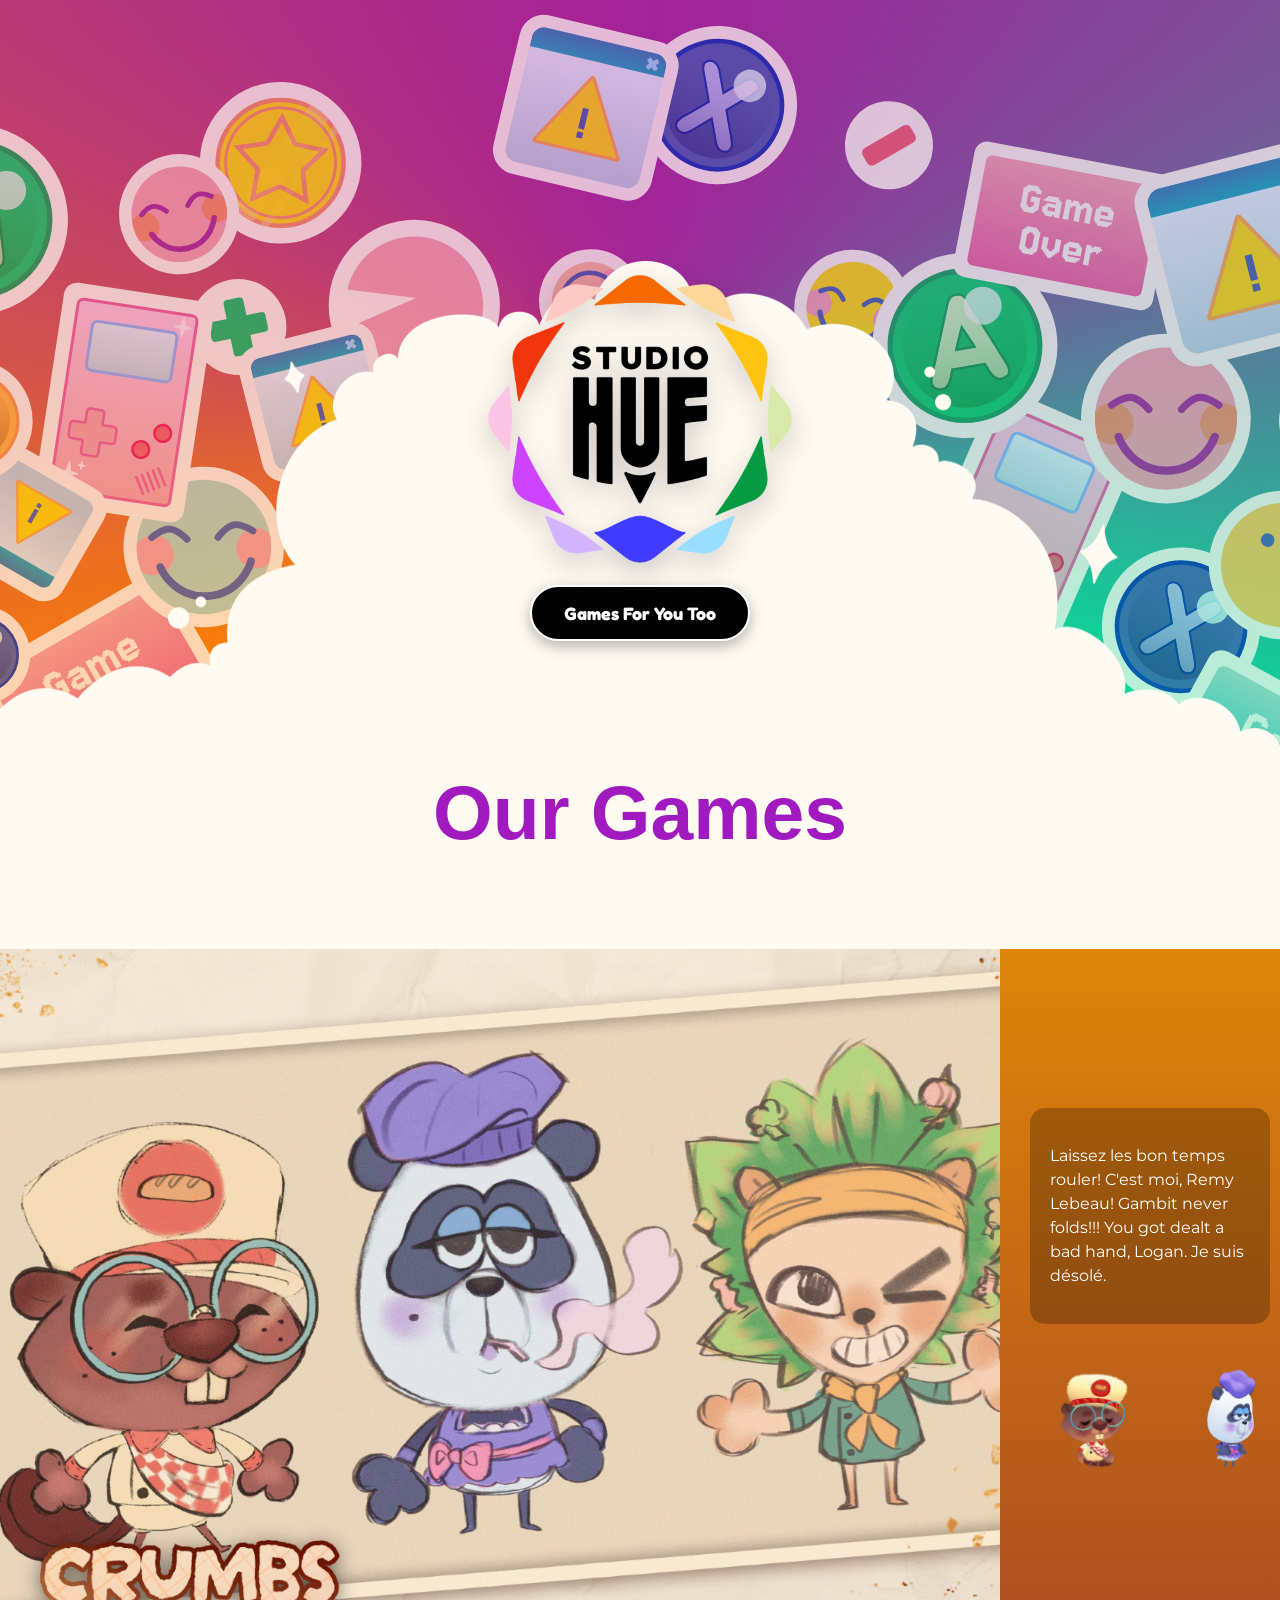
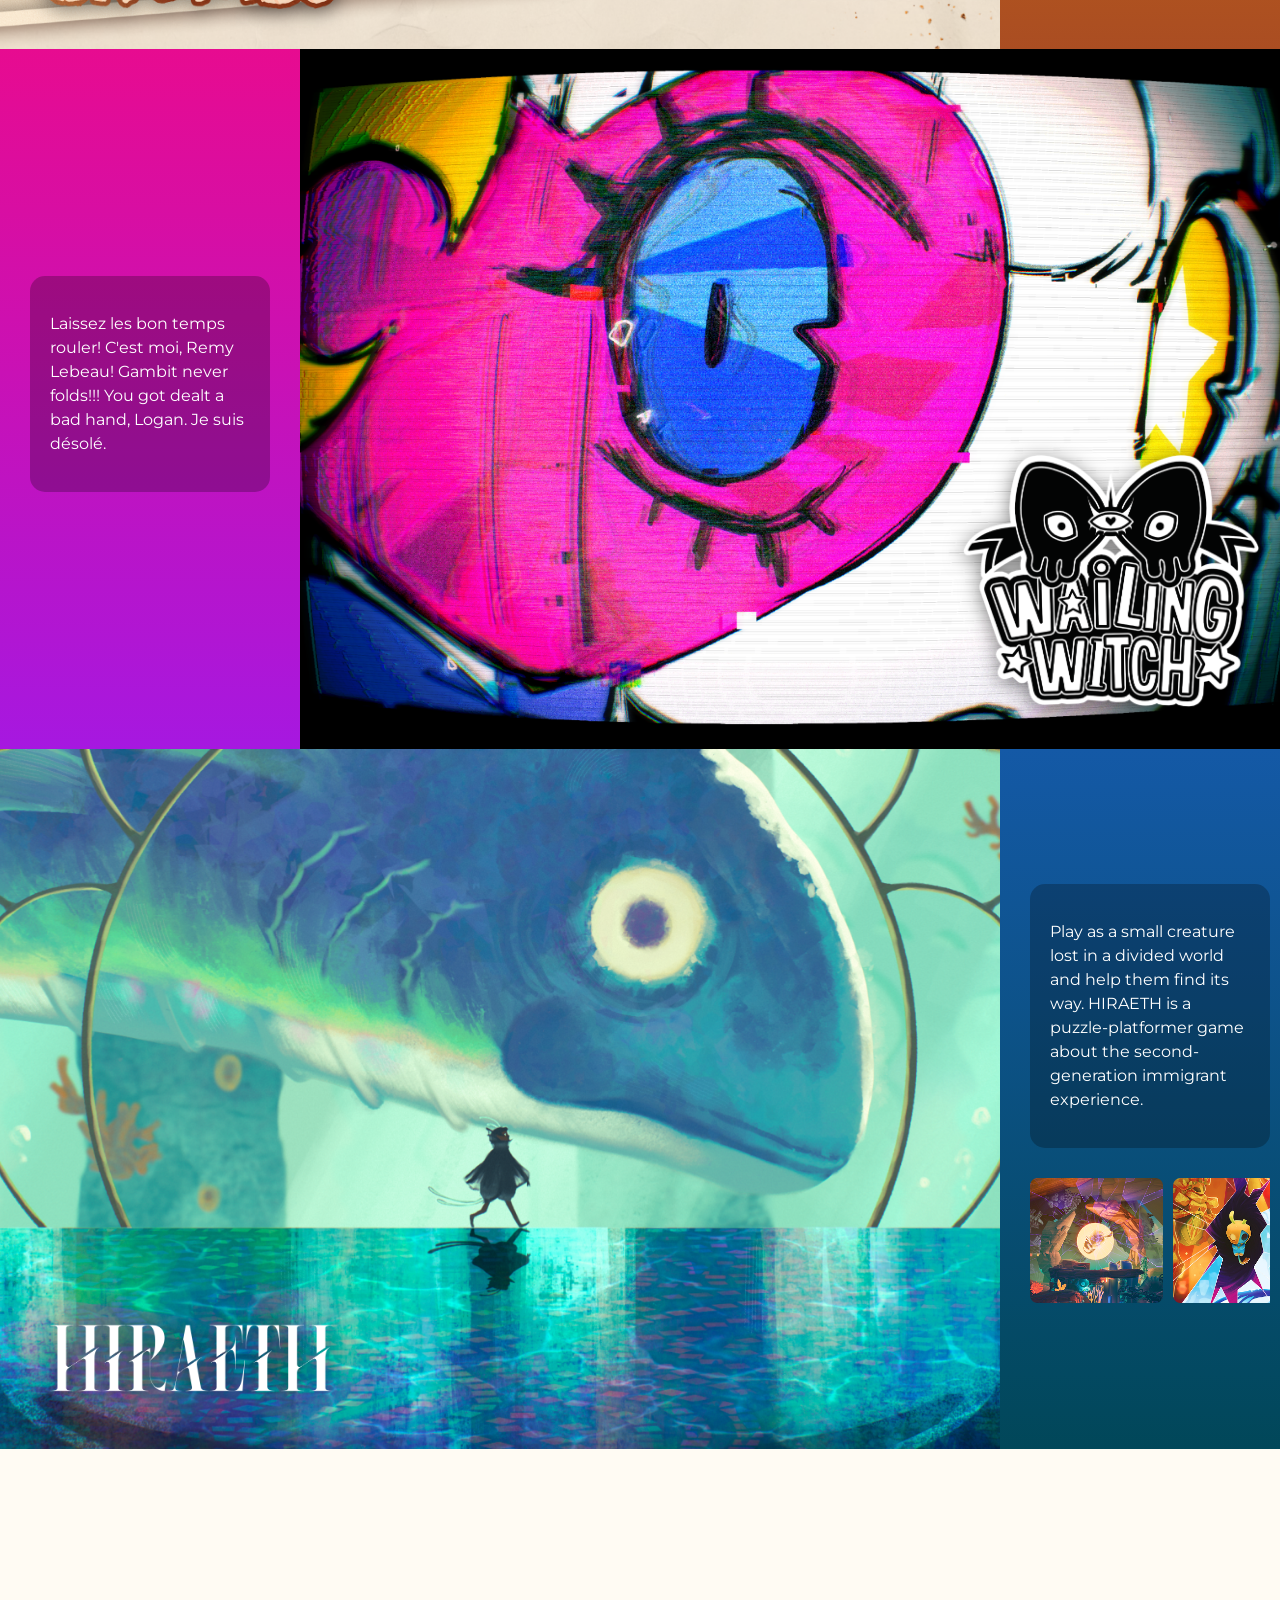
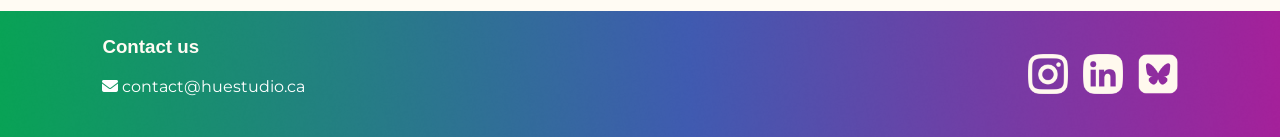
==== html/ourgame.html @ 52c3e828 "grosse correction dans les css" ====
<!DOCTYPE html>
<html lang="en-US">
<head>
    <meta charset="UTF-8" />
    <meta name="viewport" content="width=device-width, initial-scale=1.0" />
    <title>OUR GAMES - Hue Studio</title>
    <link rel="stylesheet" href="../css/games_style.css" />
    <link rel="stylesheet" href="../css/styles.css" />
    <link rel="stylesheet" href="https://cdnjs.cloudflare.com/ajax/libs/font-awesome/6.4.0/css/all.min.css">
    <link href="https://fonts.googleapis.com/css2?family=Fredoka+One&display=swap" rel="stylesheet">
    <link href="https://fonts.googleapis.com/css2?family=Montserrat:wght@400;600&display=swap" rel="stylesheet">
    <link rel="icon" type="image/png" href="../images/cropped-STUDIOHUE_ICON-32x32.png">
    <script src="javascript/games.js"></script>
    <script src="javascript/games.js"></script>
</head>

<body>
    
<!-- FOND SVG EN IMAGE -->
<div class="background-color" id="HOME">
    <img src="../images/SVG_Header-2.svg" alt="Fond décoratif" class="fond-svg" />
    <!-- Les autocollants si vous les avez -->
    <!-- <img src="images/Stickers_Header.png" alt="Stickers" class="fond-stickers" /> -->
</div>


<!-- CONTENU PRINCIPAL (Centré verticalement) -->
<main class="page_principale">
    <!-- Le fond blanc en forme de nuage -->
    <div class="hero-background-cloud">
        <img src="../images/Logo_StudioHue_transparent.png" class="logo-centre" alt="Studio Hue Logo">
    </div>
    <!-- La tagline en dessous -->
    <div class="tagline">Games For You Too</div>
</main>

<!-- Le grand nuage de séparation (en bas de section) -->
<img src="../images/cloud.png" class="nuage" alt="Séparation nuage">



    <div class="our-games-title">Our Games<br><br></div>

    <section class="games-container">

        <!-- 1er jeu : Crumbs -->
        <section class="game-strip crumbs">
            <div class="visual-side" style="background-image:url('../images/games/Crumbs/Crumbs-Custom-1.png')">
                <img src="../images/games/Crumbs/CrumbsTitle.png" class="logo-left">
            </div>
            <div class="info-side">
                <div class="text-content">
                    <p>
                        Laissez les bon temps rouler! C'est moi, Remy Lebeau! Gambit never folds!!!
                        You got dealt a bad hand, Logan. Je suis désolé.
                    </p>
                </div>
                <div class="mini-gallery">
                    <img src="../images/games/Crumbs/beaver_idle2.gif">
                    <img src="../images/games/Crumbs/panda_poe.gif">
                    <img src="../images/games/Crumbs/hedge_pet_01.gif">
                </div>
            </div>
        </section>

        <!-- 2e jeu : Witch -->
        <section class="game-strip witch">
            <div class="info-side">
                <div class="text-content">
                    <p>
                        Laissez les bon temps rouler! C'est moi, Remy Lebeau! Gambit never folds!!!
                        You got dealt a bad hand, Logan. Je suis désolé.
                    </p>
                </div>
            </div>
            <div class="visual-side" style="background-image:url('../images/games/Wailing Witch/WWArt_01.5-Custom-1.png')">
                <img src="../images/games/Wailing Witch/WailingWitch_Logo-1.png" class="logo-right">
            </div>
        </section>

        <!-- 3e jeu : Hiraeth -->
        <section class="game-strip hiraeth">
            <div class="visual-side" style="background-image:url('../images/games/Hiraeth/HIRAETH-Custom.png')">
                <img src="../images/games/Hiraeth/HiraethTitle-1.png" class="logo-left">
            </div>
            <div class="info-side">
                <div class="text-content">
                    <p>
                        Play as a small creature lost in a divided world and help them find its way. HIRAETH is a puzzle-platformer game about the second-generation immigrant experience.
                    </p>
                </div>

                <div class="mini-gallery">
                    <div class="carousel-track">
                        <img src="../images/games/Hiraeth/H1.png">
                        <img src="../images/games/Hiraeth/H2.png">
                        <img src="../images/games/Hiraeth/H3.png">
                        <img src="../images/games/Hiraeth/H4.png">
                        <img src="../images/games/Hiraeth/H5.png">
                        <!-- répétons pour un défilement continu -->
                        <img src="../images/games/Hiraeth/H1.png">
                        <img src="../images/games/Hiraeth/H2.png">
                        <img src="../images/games/Hiraeth/H3.png">
                        <img src="../images/games/Hiraeth/H4.png">
                        <img src="../images/games/Hiraeth/H5.png">
                    </div>
                </div>

            </div>
        </section>

    </section>

    <br><br><br>
    <br><br><br>
    <br><br><br>


<footer class="footer">
    <div class="footer-container">

        <div class="footer-left">
            <h3>Contact us</h3>
            <p><i class="fa-solid fa-envelope"></i> <a href="mailto:contact@huestudio.ca" style="color: white; text-decoration: none;">contact@huestudio.ca</a></p>
        </div>

        <div class="footer-right">
            <img src="../images/Logo_Instagram.png" alt="Instagram" />
            <img src="../images/Logo_Linkedin.png" alt="LinkedIn" />
            <img src="../images/Logo_Bsky.png" alt="Bluesky" />
        </div>

    </div>
</footer>
</body>
</html>
---- css/games_style.css ----
.games-container {
    width: 100%;
    display: flex;
    flex-direction: column;
    margin-top: -10px;
    overflow: visible; /* IMPORTANT : laisse dépasser les ombres */
    position: relative; /* nécessaire pour que z-index des enfants fonctionne */
}

/* =========================================
   CARD / GAME STRIP
   ========================================= */
.game-strip {
    display: flex;
    width: 100%;
    min-height: 700px;
    overflow: visible; /* pour que l'ombre dépasse */
    position: relative;
    flex-direction: row; /* par défaut : ligne */
    transition: transform 0.3s ease, box-shadow 0.3s ease;
    z-index: 1; /* par défaut */
}

/* Hover : zoom léger + ombre + z-index plus élevé pour dépasser les autres cards */
.game-strip:hover {
    transform: scale(1.05);
    box-shadow: 0 20px 40px rgba(0,0,0,0.5);
    z-index: 10; /* monte la card au-dessus des autres */
}

/* GESTION DE L'ORDRE SUR PC (Desktop) */
/* Cas 1 : Crumbs et Hiraeth -> On veut Image GAUCHE / Texte DROITE */
/* Dans le HTML : Crumbs/Hiraeth ont .visual-side en premier. C'est bon. */
.crumbs, .hiraeth {
    flex-direction: row; 
}

/* Cas 2 : Witch -> On veut Texte GAUCHE / Image DROITE */
/* Dans le HTML : Witch a .info-side en premier. C'est bon. */
.witch {
    flex-direction: row;
}

/* =========================================
   VISUAL SIDE (IMAGE DE FOND)
   ========================================= */
.visual-side {
    flex: 1 1 60%;
    position: relative;
    background-size: 150%;
    background-position: center;
    background-repeat: no-repeat;
    min-height: 100%;
    overflow: hidden;
    will-change: transform;
}

.hiraeth .visual-side {
    background-size: 190%;
}

/* =========================================
   INFO SIDE (BANDE TEXTE)
   ========================================= */
.info-side {
    flex: 1 1 20%;
    min-width: 300px;
    display: flex;
    flex-direction: column;
    justify-content: center;
    padding: 40px 30px;
    box-sizing: border-box;
    color: white;
    z-index: 5;
}

.text-content {
    background: rgba(0, 0, 0, 0.25);
    padding: 20px;
    border-radius: 15px;
    font-family: 'Montserrat', sans-serif;
    font-size: 1rem;
    line-height: 1.5;
    margin-bottom: 30px;
}

/* =========================================
   MINI-GALERIE / CARROUSEL
   ========================================= */
.mini-gallery {
    display: flex;
    gap: 10px;
    overflow-x: auto;
    padding-bottom: 10px;
    scrollbar-width: none;
}

.mini-gallery::-webkit-scrollbar {
    display: none;
}

.mini-gallery img {
    height: 125px;
    width: auto;
    flex-shrink: 0;
    object-fit: cover;
    transition: none;
}

/* =========================================
   LOGOS : gauche / droite
   ========================================= */
.logo-left {
    position: absolute;
    bottom: 40px;
    left: 40px;
    width: 300px;
    max-width: 60%;
    filter: drop-shadow(0 4px 10px rgba(0,0,0,0.5));
    z-index: 10;
}

.logo-right {
    position: absolute;
    bottom: 40px;
    right: 40px;
    width: 300px;
    max-width: 60%;
    filter: drop-shadow(0 4px 10px rgba(0,0,0,0.5));
    z-index: 10;
}

/* =========================================
   COULEURS PAR JEU
   ========================================= */
.crumbs .info-side {
    background: linear-gradient(180deg, #df8409 0%, #aa4d22 100%);
}

.witch .info-side {
    background: linear-gradient(180deg, #e70b90 0%, #a618e0 100%);
}

.hiraeth .info-side {
    background: linear-gradient(180deg, #1459a6 0%, #014759 100%);
}

/* =========================================
   TITRE OUR GAMES
   ========================================= */
.our-games-title {
    font-family: 'Erica One', sans-serif;
    font-size: 6vw;
    font-weight: bolder;
    line-height: 1.1;
    background-color: #fffbf3;
    color: #a01abf;
    text-align: center;
    padding: 20px 0;
    margin-top: 70px;
}

/* =========================================
   CARROUSEL HIRAETH (Desktop)
   ========================================= */
.hiraeth .mini-gallery {
    display: flex;
    overflow: hidden;
    width: 100%;
    position: relative;
}

.hiraeth .carousel-track {
    display: flex;
    gap: 10px;
    animation: scroll 40s linear infinite;
}

@keyframes scroll {
    0% { transform: translateX(0); }
    100% { transform: translateX(-50%); }
}


/* =========================================
   VERSION MOBILE (Tablettes et Téléphones)
   ========================================= */
@media (max-width: 1424px) {
  .visual-side {
        flex: none;
        width: 1000px;
        height: auto;
        background-size: cover;
        background-position: center;
    }

}   
@media (max-width: 1300px) {
     .our-games-title {
        margin-top: -150px;
    }
}

@media screen and (max-width: 1024px) {
    
    /* ... (Gardez toutes vos règles précédentes pour .game-strip, .visual-side, etc.) ... */
    .game-strip {
        flex-direction: column; 
        min-height: auto;
    }
    .crumbs, .hiraeth { flex-direction: column; }
    .witch { flex-direction: column-reverse; }
    
    .visual-side {
        flex: none;
        width: 100%;
        height: 400px;
        background-size: cover;
        background-position: center;
    }

    .info-side {
        flex: none;
        width: 100%;
        min-width: auto;
        padding: 30px 20px;
        box-sizing: border-box;
    }

    .logo-left, .logo-right {
        width: 200px;
        max-width: 80%;
        bottom: 20px;
    }
    .logo-left { left: 50%; transform: translateX(-50%); }
    .logo-right { right: 50%; transform: translateX(50%); }
    /* --- CORRECTION POUR DÉFILEMENT AUTO SUR MOBILE --- */

    /* 1. Le conteneur doit masquer ce qui dépasse (comme sur PC) */
    .hiraeth .mini-gallery {
        display: block; /* Important pour contenir l'animation */
        overflow: hidden; /* Cache les images qui sortent du cadre */
        width: 100%;
        position: relative;
    }

    /* 2. On réactive l'animation et on assure la largeur */
    .hiraeth .carousel-track {
        display: flex;
        gap: 10px;
        width: max-content; /* Indispensable pour que les images soient côte à côte */
        
        /* Réactivation de l'animation */
        animation: scroll 40s linear infinite; 
    }

    /* 3. On s'assure que les images gardent leur taille */
    .hiraeth .mini-gallery img {
        height: 100px; /* Un peu plus petit sur mobile si nécessaire */
        width: auto;
        flex-shrink: 0;
        object-fit: cover;
    }

    /* Ajustement background spécifique */
    .hiraeth .visual-side { background-size: 300%; }
    .witch .visual-side { background-size: 170%; }
}
@media (max-width: 900px) {
    .our-games-title {
        margin-top: -300px;
        padding-top: 50px;
    }
}

@media (max-width: 600px) {
    .our-games-title {
        margin-top: -400px;
        padding-top: 80px;
        font-size: 12vw;
    }
}
---- css/styles.css ----
/* ==============================
   RESET & BASE
   ============================== */

* {
  box-sizing: border-box;
}

body {
  margin: 0;
  font-family: Arial, sans-serif;
  overflow-x: hidden;
  background-color: #fffbf3;
}

/* ==============================
   HERO / BACKGROUND
   ============================== */

.background-color {
  position: relative;
  width: 100%;
  height: 100vh;
  background-image: url("../images/Header_Gradient.png");
  background-size: cover;
  background-position: center;
  overflow: hidden;
  z-index: -2;
}

.fond-svg {
  position: absolute;
  top: 0;
  left: 0;
  width: 100%;
  height: 100%;
  object-fit: cover;
  transition: transform .15s linear;
  z-index: -1;
}

.fond-stickers {
  position: absolute;
  width: 100%;
  height: 100%;
  object-fit: cover;
  z-index: 2;
  pointer-events: none;
}

/* ==============================
   HEADER
   ============================== */

header {
  position: absolute;
  top: 20px;
  width: 100%;
  display: flex;
  justify-content: space-between;
  align-items: center;
  padding: 0 6%;
  z-index: 10;
}

.logo-haut {
  height: 55px;
  width: auto;
  transition: .3s;
  cursor: pointer;
}

.logo-haut:hover {
  transform: scale(1.1);
}

nav ul {
  list-style: none;
  display: flex;
  gap: 40px;
  margin: 0;
  padding: 0;
}

nav a {
  text-decoration: none;
  color: white;
  font-weight: bold;
  font-size: 1.1rem;
  transition: .25s;
  padding: 6px 14px;
  border-radius: 30px;
}

header li:hover a {
  background: white;
  color: #a01abf;
}

/* ==============================
   HERO CONTENT (POSITION AJUSTÉE)
   ============================== */

main.page_principale {
  position: absolute;
  /* Descendu à 58% pour placer le logo plus bas dans le nuage */
  top: 58%; 
  left: 50%;
  transform: translate(-50%, -50%);
  display: flex;
  flex-direction: column;
  align-items: center;
  text-align: center;
  z-index: 6;
  width: 100%;
  pointer-events: none;
}

.hero-background-cloud {
  display: flex;
  justify-content: center;
  align-items: center;
  margin-bottom: 0.5vw; /* Espace minimal entre logo et tagline */
  pointer-events: auto;
  background: transparent;
  padding: 0;
}

.logo-centre {
  width: 25vw;
  min-width: 180px;
  max-width: 500px;
  height: auto;
  display: block;
  margin: 0;
  filter: drop-shadow(0 10px 15px rgba(0,0,0,0.2));
}

.tagline {
  display: inline-flex;
  align-items: center;
  background: black;
  border: 2px solid white;
  border-radius: 40px;
  padding: 1.2vw 2.5vw;
  font-size: 1.4vw;
  font-weight: bold;
  color: white;
  font-family: 'Fredoka One', cursive, sans-serif;
  z-index: 7;
  pointer-events: auto;
  white-space: nowrap;
  box-shadow: 0 5px 15px rgba(0,0,0,0.3);
}

/* ==============================
   CLOUD SEPARATOR (CONNEXION PARFAITE)
   ============================== */

.nuage {
  display: block;
  width: 100%;
  max-width: 100%;
  height: auto;
  
  position: absolute;
  bottom: -1px;
  left: 0;
  z-index: 5;
  pointer-events: none;
  line-height: 0; /* Élimine tout espace sous l'image */
  margin: 0;
  padding: 0;
}

/* ==============================
   ABOUT US (SUPPRESSION DE L'ESPACE)
   ============================== */

.about-us {
  display: flex;
  flex-wrap: wrap;
  gap: 60px;
  /* Padding réduit en haut (80px) pour coller au nuage */
  padding: 80px 8% 120px 8%; 
  align-items: flex-start;
  background-color: #fffbf3;
  position: relative;
  z-index: 4;
  margin-top: 0; /* Force la suppression de toute marge par défaut */
}

.about-title {
  font-family: 'Erica One', sans-serif;
  font-size: 6vw;
  line-height: 1.1;
  color: #a01abf;
}

.about-text {
  font-family: 'Montserrat', sans-serif;
  max-width: 700px;
  font-size: 1.1rem;
  line-height: 1.6;
}

/* ==============================
   OUR WORK
   ============================== */

.ourwork-section {
  display: flex;
  justify-content: space-between;
  align-items: flex-start;
  background: #ff4457;
  padding: 120px 8%;
  gap: 60px;
}

.ourwork-left h2 {
  font-family: 'Erica One', sans-serif;
  font-size: 6vw;
  color: white;
  margin: 0;
}

.ourwork-right {
  display: flex;
  gap: 25px;
}

.work-card {
  position: relative;
  width: 260px;
  height: 220px;
  border-radius: 20px;
  overflow: hidden;
  cursor: pointer;
  flex-shrink: 0;
}

.work-card img {
  width: 100%;
  height: 100%;
  object-fit: cover;
  transition: filter 0.3s;
}

.work-card .overlay {
  position: absolute;
  bottom: 0;
  width: 100%;
  padding: 18px 0;
  background: rgba(0, 0, 0, .55);
  color: white;
  font-size: 1.3rem;
  font-weight: 700;
  text-align: center;
}

.work-card:hover img {
  filter: brightness(70%);
}

/* ==============================
   OUR TEAM
   ============================== */

.ourteam-section {
  padding: 120px 8%;
  background-color: #fffbf3;
}

.ourteam-left h2 {
  font-family: 'Erica One', sans-serif;
  font-size: 6vw;
  color: #f40f5a;
  margin-bottom: 60px;
}

.carousel-wrapper {
  width: 100%;
  overflow: hidden;
  display: flex;
  gap: 40px;
  position: relative;
}

.carousel-track {
  display: flex;
  gap: 25px;
  animation: scroll 15s linear infinite;
  width: max-content;
}

.carousel-wrapper:hover .carousel-track {
  animation-play-state: paused;
}

.card {
  flex-shrink: 0;
  border-radius: 20px;
  overflow: hidden;
  box-shadow: 0 8px 20px rgba(0, 0, 0, 0.2);
  display: flex;
  background: white;
}

.card img {
  width: auto;
  height: 400px;
  object-fit: cover;
  display: block;
}

@keyframes scroll {
  0% { transform: translateX(0); }
  100% { transform: translateX(-50%); }
}

/* ==============================
   FOOTER
   ============================== */

.footer {
  background-image: url("../images/Footer_Gradient.png");
  background-size: cover;
  background-position: center;
  padding: 25px 8%;
  color: white;
}

.footer-container {
  display: flex;
  justify-content: space-between;
  align-items: center;
  flex-wrap: wrap;
  gap: 20px;
}

.footer-left h3 {
  margin-top: 0;
  font-family: 'Erica One', sans-serif;
  color: #fffbf3;
}

.footer-left p {
  font-family: 'Montserrat', sans-serif;
  font-size: 1rem;
}

.footer-left a {
  color: white;
  text-decoration: none;
  transition: color 0.3s;
}

.footer-left a:hover {
  color: #a01abf;
}

.footer-right {
  display: flex;
  align-items: center;
}

.footer-right img {
  width: 40px;
  margin-left: 15px;
  transition: .2s;
  cursor: pointer;
}

.footer-right img:hover {
  transform: scale(1.2);
}

/* ==============================
   TABLET
   ============================== */
@media (max-width: 1300px) {
  main.page_principale {
  position: absolute;
  /* Descendu à 58% pour placer le logo plus bas dans le nuage */
  top: 50%; 
  left: 50%;
  transform: translate(-50%, -50%);
  display: flex;
  flex-direction: column;
  align-items: center;
  text-align: center;
  z-index: 6;
  width: 100%;
  pointer-events: none;
}
  .nuage {
    margin-bottom: 150px;
    width: 100%;
  }

  .about-us {
    flex-direction: column;
    text-align: center;
    padding: 60px 5% 80px 5%; /* Padding haut réduit à 60px sur mobile */
    gap: 40px;
    padding-top: 90px;
  }
    .background {
    margin-top: -150px;
  }
}
@media (max-width: 900px) {
  main.page_principale {
  position: absolute;
  /* Descendu à 58% pour placer le logo plus bas dans le nuage */
  top: 45%; 
  left: 50%;
  transform: translate(-50%, -50%);
  display: flex;
  flex-direction: column;
  align-items: center;
  text-align: center;
  z-index: 6;
  width: 100%;
  pointer-events: none;
}

  .logo-haut {
    height: 45px;
  }

  nav ul {
    gap: 20px;
  }
  
  nav a {
    font-size: 1rem;
  }

  .tagline {
    font-size: 1.8vw;
    padding: 1.5vw 3vw;
  }

  .ourwork-section {
    flex-direction: column;
    align-items: center;
    text-align: center;
  }

  .ourwork-right {
    justify-content: center;
    flex-wrap: wrap;
    gap: 20px;
  }
  
  .work-card {
    width: 240px;
    height: 200px;
  }

  .nuage {
    margin-bottom: 300px;
    width: 100%;
  }

  .about-us {
    flex-direction: column;
    text-align: center;
    padding: 60px 5% 80px 5%; /* Padding haut réduit à 60px sur mobile */
    gap: 40px;
    padding-top: 90px;
  }
    .background {
    margin-top: -300px;
  }
}

/* ==============================
   MOBILE
   ============================== */

@media (max-width: 600px) {
  main.page_principale {
  position: absolute;
  /* Descendu à 58% pour placer le logo plus bas dans le nuage */
  top: 35%; 
  left: 50%;
  transform: translate(-50%, -50%);
  display: flex;
  flex-direction: column;
  align-items: center;
  text-align: center;
  z-index: 6;
  width: 100%;
  pointer-events: none;
}
  header {
    flex-direction: column;
    gap: 15px;
    top: 10px;
    padding: 0 5%;
  }

  nav ul {
    gap: 12px;
    flex-wrap: wrap;
    justify-content: center;
  }

  nav a {
    font-size: 0.9rem;
    padding: 5px 12px;
  }

  .logo-centre {
    width: 35vw;
    min-width: 140px;
    max-width: none;
  }

  .tagline {
    font-size: 3.5vw;
    padding: 3vw 5vw;
    border-radius: 25px;
  }

  .nuage {
    margin-bottom: 400px;
    width: 100%;
  }

  .about-us {
    flex-direction: column;
    text-align: center;
    padding: 60px 5% 80px 5%; /* Padding haut réduit à 60px sur mobile */
    gap: 40px;
    padding-top: 90px;
  }

  .about-title {
    font-size: 12vw;
  }

  .about-text {
    font-size: 1rem;
    padding: 0 10px;
  }

  .ourwork-left h2,
  .ourteam-left h2 {
    font-size: 12vw;
    text-align: center;
    margin-bottom: 40px;
  }

  .work-card {
    width: 100%;
    max-width: 320px;
    height: 240px;
  }

  .ourteam-section {
    padding: 80px 5%;
  }
  
  .card img {
    height: 300px;
  }
  
  .carousel-track {
    animation: scroll 20s linear infinite;
  }
  
  .footer-container {
    flex-direction: column;
    text-align: center;
  }
  
  .footer-right {
    margin-top: 15px;
  }
  
  .footer-right img {
    margin: 0 10px;
  }

  .background {
    margin-top: -400px;
  }
}
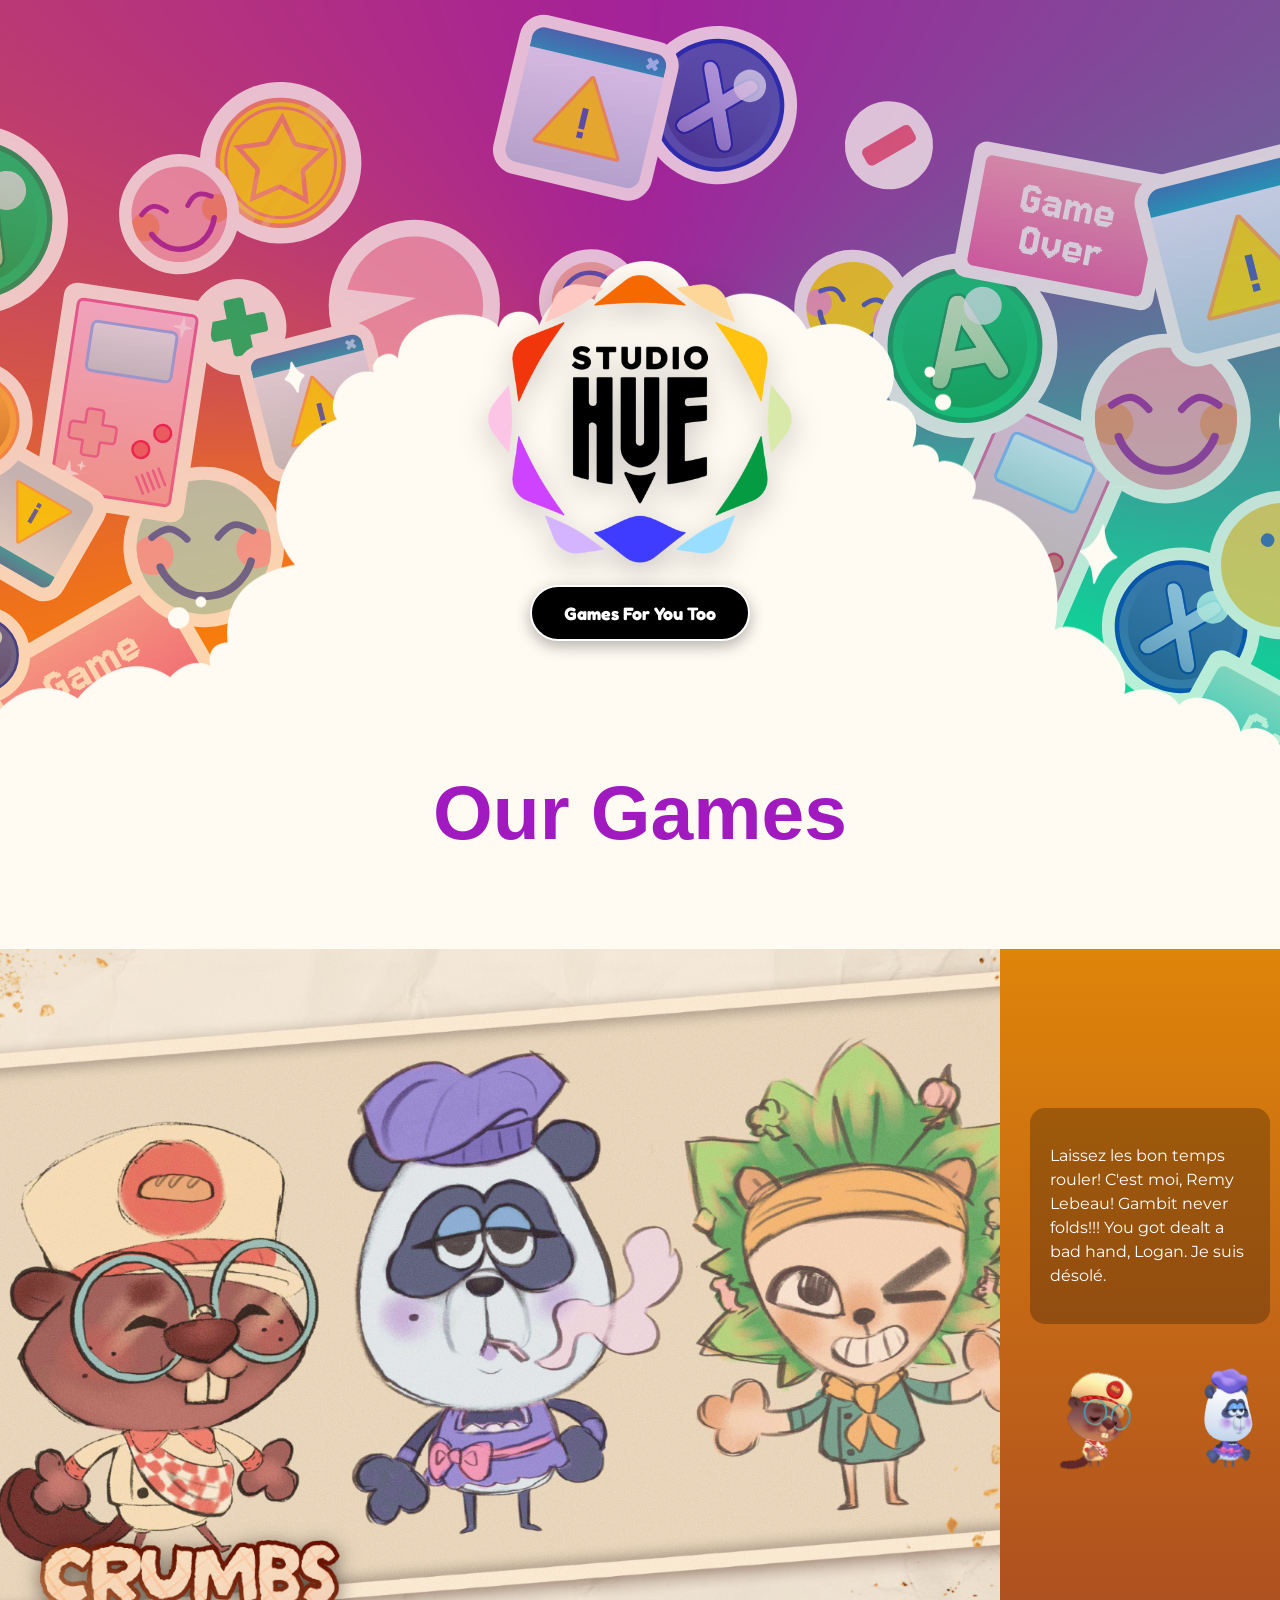
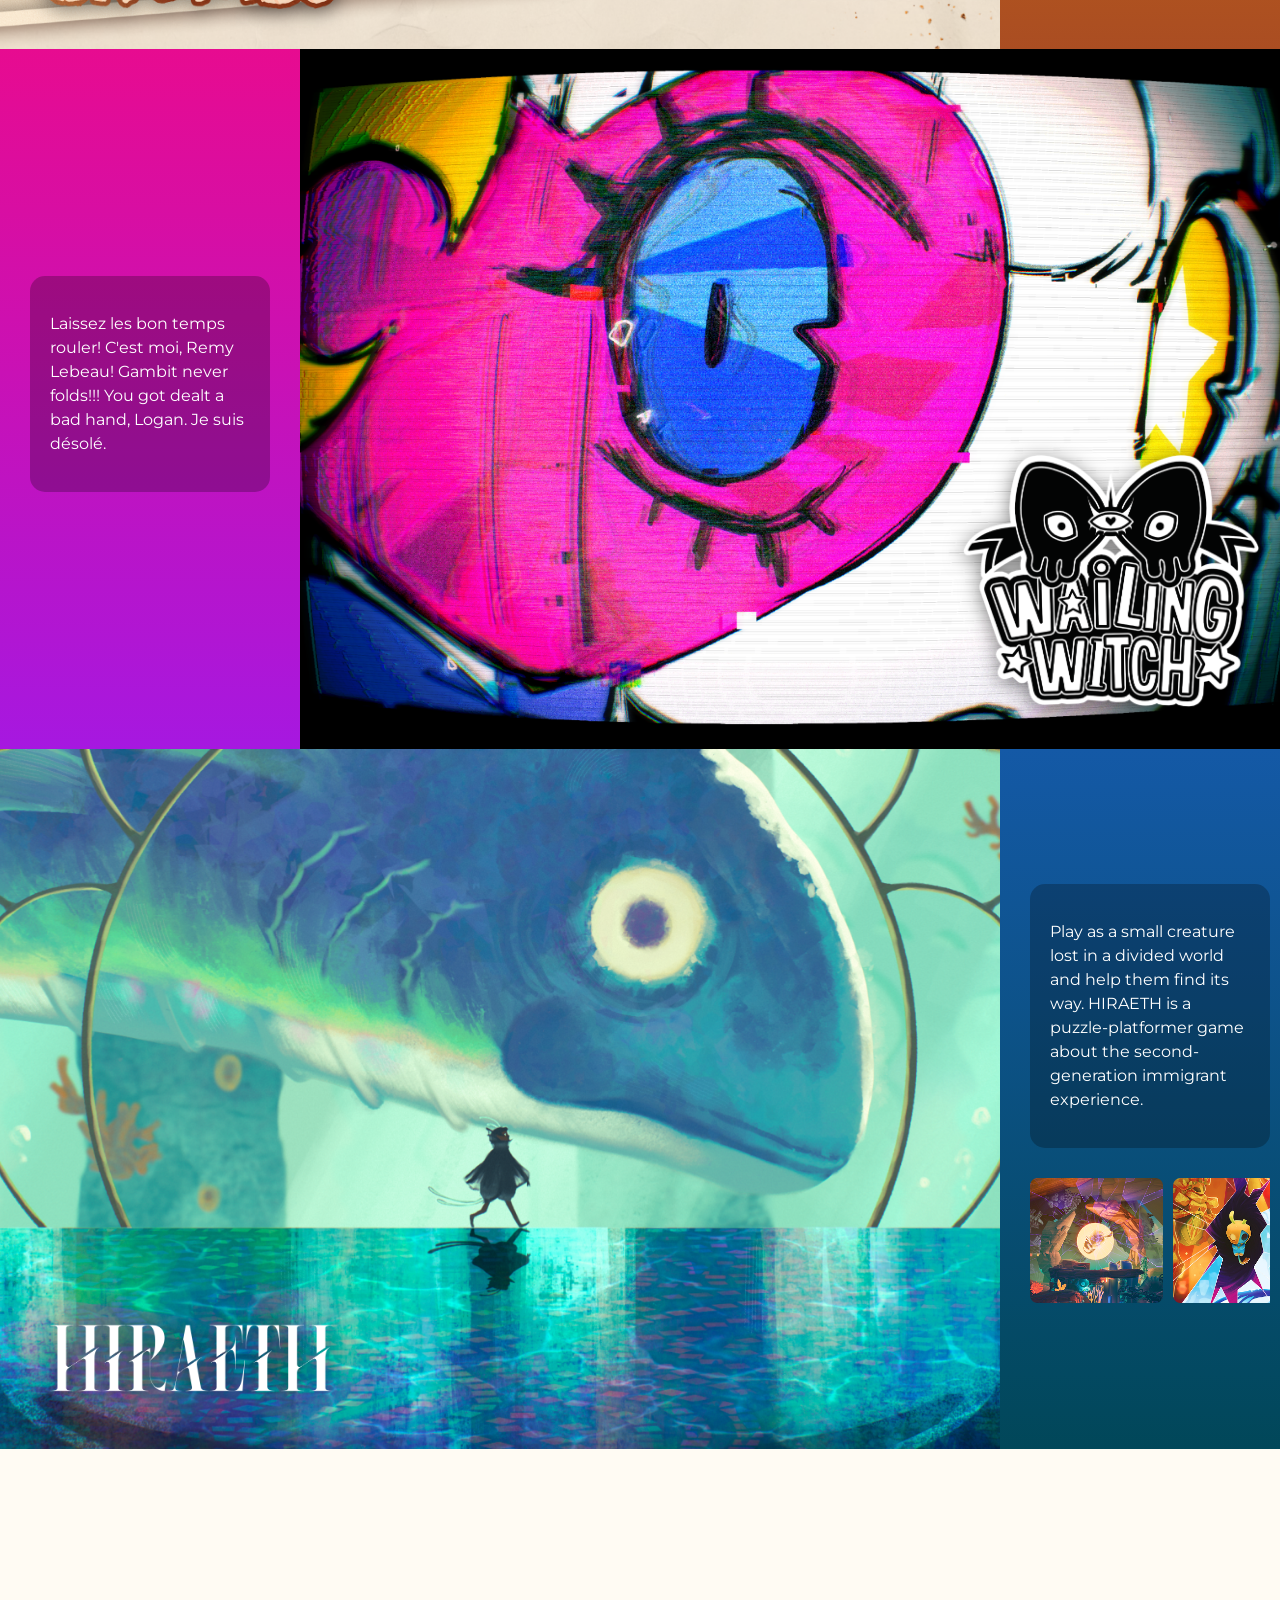
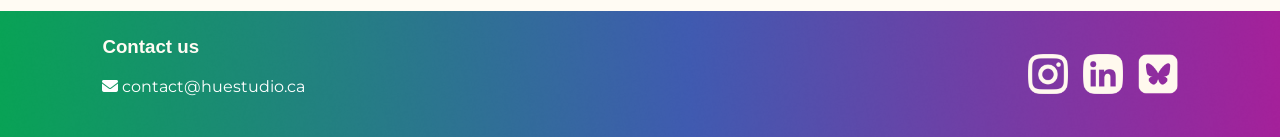
==== commit 91355c8a: "mini correction" ====
--- a/html/ourgame.html
+++ b/html/ourgame.html
@@ -28,7 +28,7 @@
 <main class="page_principale">
     <!-- Le fond blanc en forme de nuage -->
     <div class="hero-background-cloud">
-        <img src="../images/Logo_StudioHue_transparent.png" class="logo-centre" alt="Studio Hue Logo">
+        <a href="../index.html"><img src="../images/Logo_StudioHue_transparent.png" class="logo-centre" alt="Studio Hue Logo"></a>
     </div>
     <!-- La tagline en dessous -->
     <div class="tagline">Games For You Too</div>
--- a/css/styles.css
+++ b/css/styles.css
@@ -134,6 +134,11 @@
   display: block;
   margin: 0;
   filter: drop-shadow(0 10px 15px rgba(0,0,0,0.2));
+  transition: transform 0.25s ease;
+}
+
+.logo-centre:hover {
+  transform: scale(1.1);
 }
 
 .tagline {
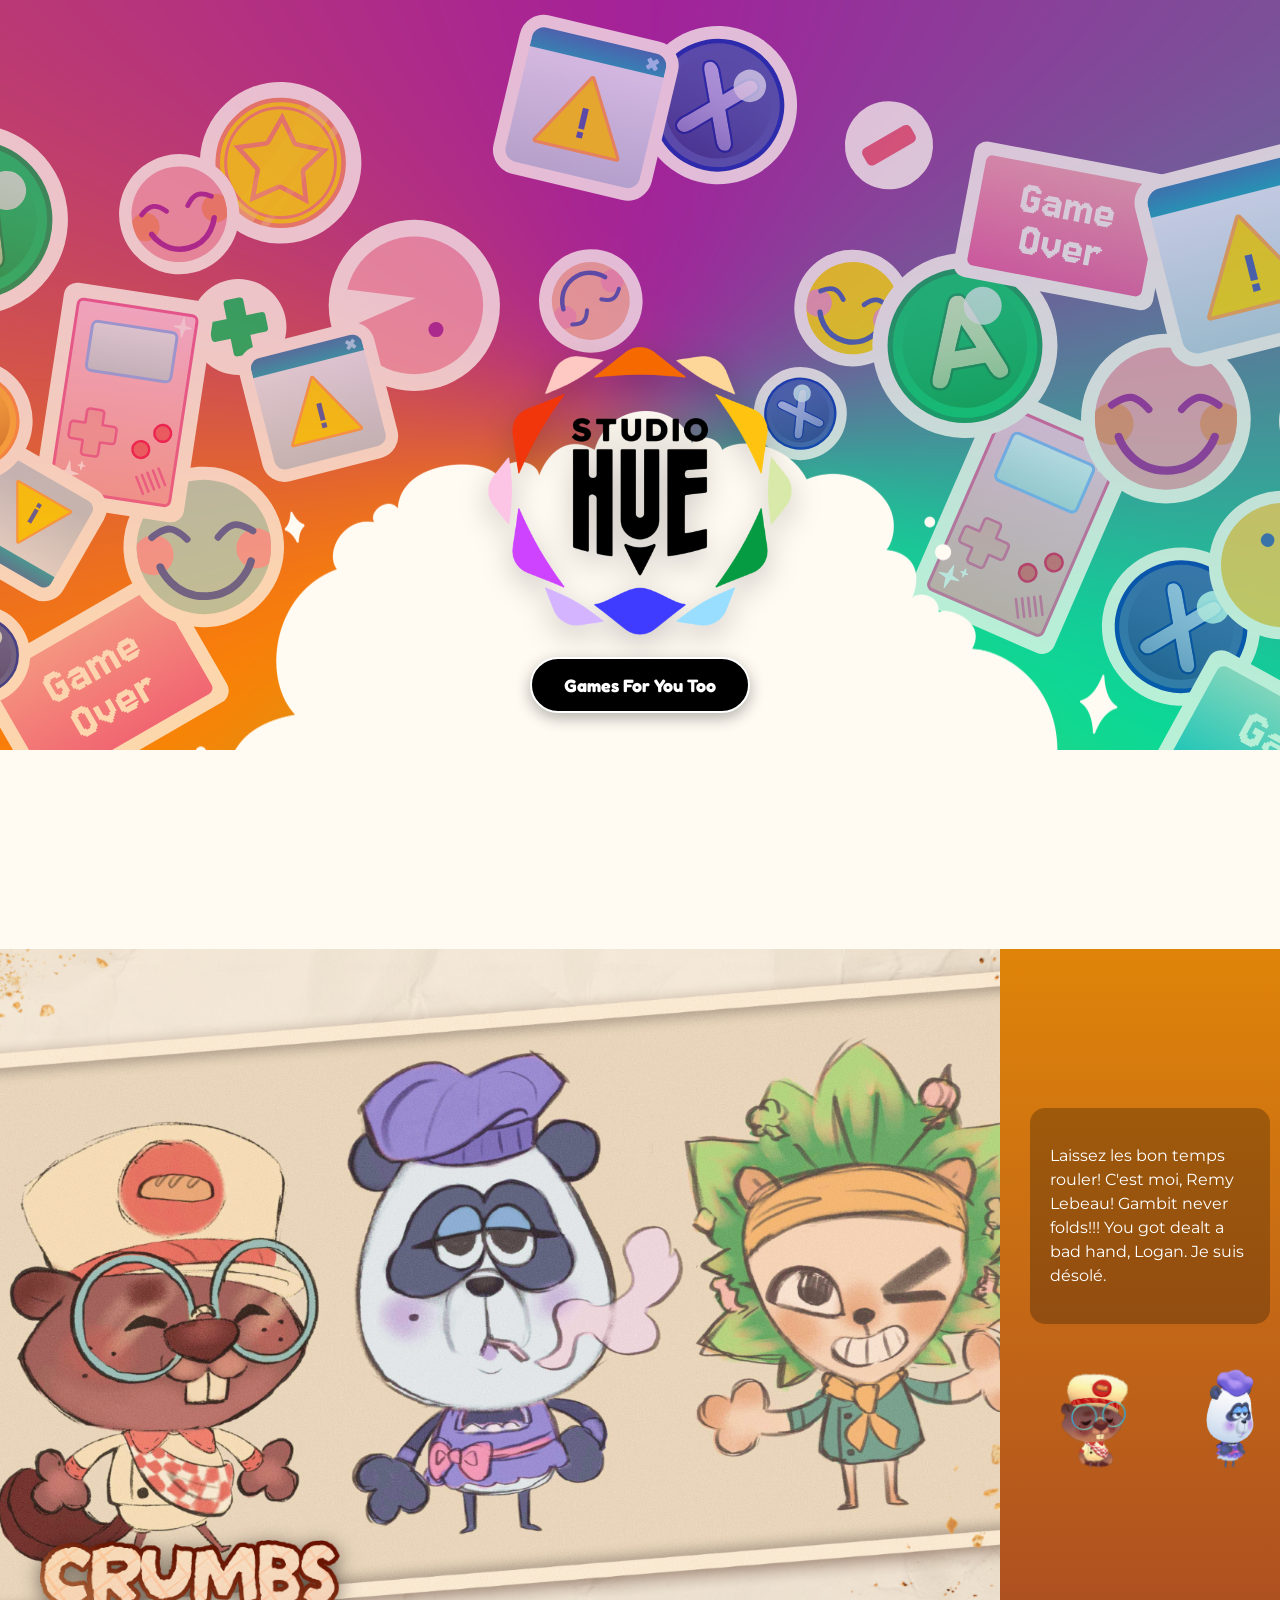
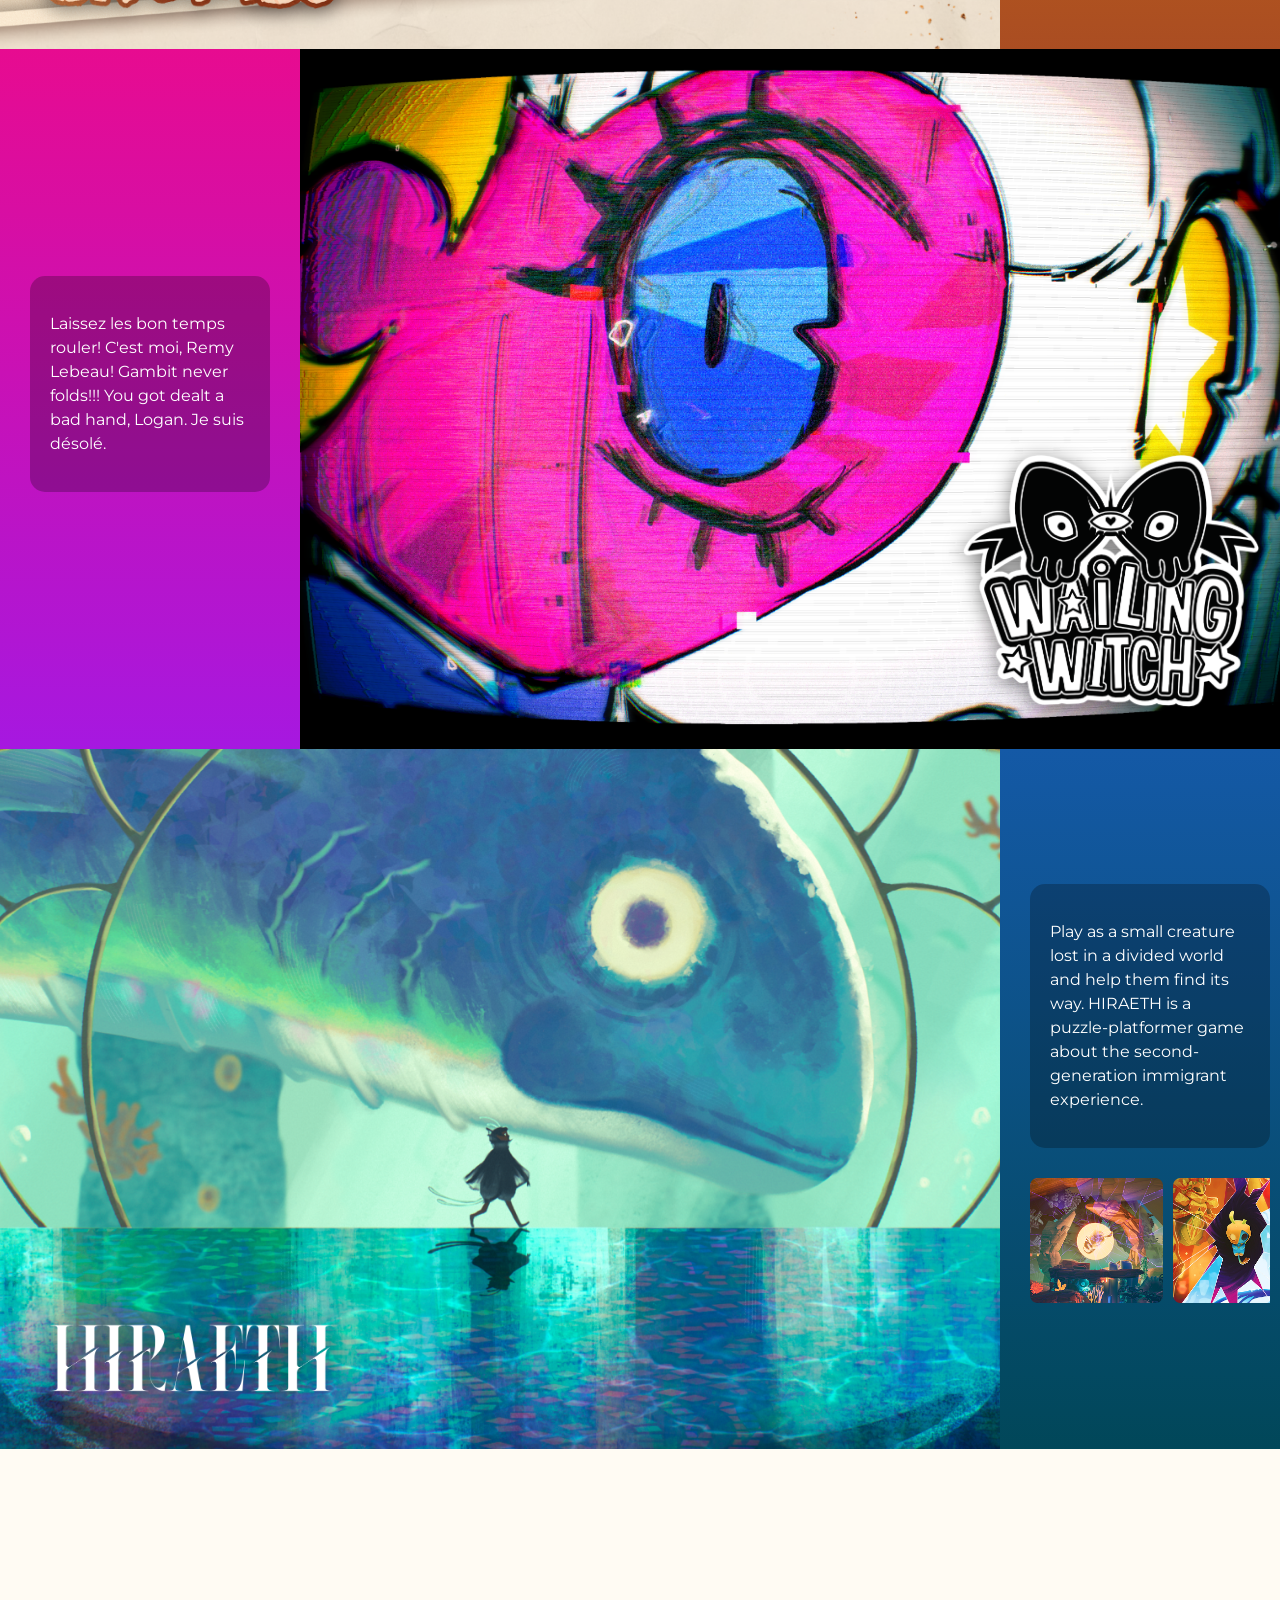
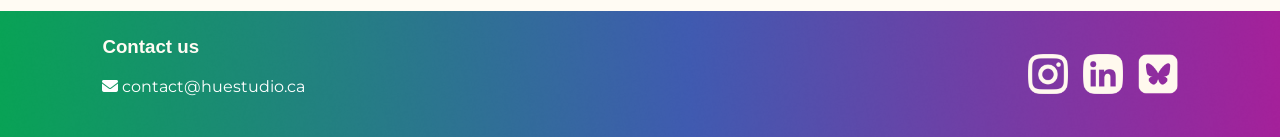
==== commit 14692012: "tout les appareil sont addapter" ====
--- a/html/ourgame.html
+++ b/html/ourgame.html
@@ -36,7 +36,6 @@
 
 <!-- Le grand nuage de séparation (en bas de section) -->
 <img src="../images/cloud.png" class="nuage" alt="Séparation nuage">
-
 
 
     <div class="our-games-title">Our Games<br><br></div>
--- a/css/games_style.css
+++ b/css/games_style.css
@@ -195,11 +195,13 @@
     }
 
 }   
+
 @media (max-width: 1300px) {
-     .our-games-title {
+    .our-games-title {
         margin-top: -150px;
     }
 }
+
 
 @media screen and (max-width: 1024px) {
     
@@ -273,10 +275,58 @@
     }
 }
 
+
 @media (max-width: 600px) {
     .our-games-title {
         margin-top: -400px;
         padding-top: 80px;
         font-size: 12vw;
     }
+}
+
+
+
+@media (max-width: 541px) {
+  .our-games-title {
+    margin-top: -400px;
+  }
+}
+
+
+@media (max-width: 431px) {
+  .our-games-title {
+    margin-top: -550px;
+  }
+}
+@media (max-width: 391px) {
+  .nuage { margin-bottom: 510px; width: 100%; }
+  .background {
+    margin-top: -510px;
+  }
+  .our-games-title {
+    margin-top: -510px;
+  }
+}
+@media (max-width: 390px) {
+  .nuage { margin-bottom: 400px; width: 100%; }
+  .background {
+    margin-top: -400px;
+  }
+  .our-games-title {
+    margin-top: -400px;
+  }
+}
+@media (max-width: 361px) {
+  .nuage { margin-bottom: 450px; width: 100%; }
+  .background {
+    margin-top: -450px;
+  }
+  .our-games-title {
+    margin-top: -450px;
+  }
+}
+@media (max-width: 345px) {
+.our-games-title {
+    margin-top: -600px;
+  }
 }
--- a/css/styles.css
+++ b/css/styles.css
@@ -103,7 +103,6 @@
 
 main.page_principale {
   position: absolute;
-  /* Descendu à 58% pour placer le logo plus bas dans le nuage */
   top: 58%; 
   left: 50%;
   transform: translate(-50%, -50%);
@@ -120,7 +119,7 @@
   display: flex;
   justify-content: center;
   align-items: center;
-  margin-bottom: 0.5vw; /* Espace minimal entre logo et tagline */
+  margin-bottom: 0.5vw;
   pointer-events: auto;
   background: transparent;
   padding: 0;
@@ -173,33 +172,35 @@
   left: 0;
   z-index: 5;
   pointer-events: none;
-  line-height: 0; /* Élimine tout espace sous l'image */
+  line-height: 0;
   margin: 0;
   padding: 0;
 }
 
 /* ==============================
-   ABOUT US (SUPPRESSION DE L'ESPACE)
+   ABOUT US (CORRIGÉ : TITRE COMPACT)
    ============================== */
 
 .about-us {
   display: flex;
   flex-wrap: wrap;
   gap: 60px;
-  /* Padding réduit en haut (80px) pour coller au nuage */
   padding: 80px 8% 120px 8%; 
   align-items: flex-start;
   background-color: #fffbf3;
   position: relative;
   z-index: 4;
-  margin-top: 0; /* Force la suppression de toute marge par défaut */
+  margin-top: 0;
 }
 
 .about-title {
   font-family: 'Erica One', sans-serif;
   font-size: 6vw;
-  line-height: 1.1;
+  line-height: 0.85; /* Valeur réduite pour coller les lignes "ABOUT" et "US" */
   color: #a01abf;
+  margin: 0;
+  font-weight: 1000;
+  letter-spacing: -1px; /* Léger resserrement horizontal optionnel */
 }
 
 .about-text {
@@ -220,6 +221,7 @@
   background: #ff4457;
   padding: 120px 8%;
   gap: 60px;
+  font-weight: 1000;
 }
 
 .ourwork-left h2 {
@@ -227,6 +229,7 @@
   font-size: 6vw;
   color: white;
   margin: 0;
+  line-height: 0.9; /* Harmonisation avec le style ABOUT US */
 }
 
 .ourwork-right {
@@ -281,6 +284,8 @@
   font-size: 6vw;
   color: #f40f5a;
   margin-bottom: 60px;
+  line-height: 0.9; /* Harmonisation avec le style ABOUT US */
+  font-weight: 1000;
 }
 
 .carousel-wrapper {
@@ -383,21 +388,20 @@
 /* ==============================
    TABLET
    ============================== */
-@media (max-width: 1300px) {
-  main.page_principale {
-  position: absolute;
-  /* Descendu à 58% pour placer le logo plus bas dans le nuage */
-  top: 50%; 
-  left: 50%;
-  transform: translate(-50%, -50%);
-  display: flex;
-  flex-direction: column;
-  align-items: center;
-  text-align: center;
-  z-index: 6;
-  width: 100%;
-  pointer-events: none;
-}
+@media only screen and (max-device-width: 1281px) and (min-device-width: 1279px) and (max-device-height: 801px) and (min-device-height: 799px) {
+  main.page_principale {
+    position: absolute;
+    top: 50%; 
+    left: 50%;
+    transform: translate(-50%, -50%);
+    display: flex;
+    flex-direction: column;
+    align-items: center;
+    text-align: center;
+    z-index: 6;
+    width: 100%;
+    pointer-events: none;
+  }
   .nuage {
     margin-bottom: 150px;
     width: 100%;
@@ -406,29 +410,83 @@
   .about-us {
     flex-direction: column;
     text-align: center;
-    padding: 60px 5% 80px 5%; /* Padding haut réduit à 60px sur mobile */
+    padding: 60px 5% 80px 5%;
     gap: 40px;
     padding-top: 90px;
   }
-    .background {
+  .background {
     margin-top: -150px;
   }
 }
+@media only screen and (max-device-width: 1025px) and (min-device-width: 1023px) and (max-device-height: 601px) and (min-device-height: 599px) {
+  main.page_principale {
+    top: 70%; 
+  }
+}
+@media only screen and (max-device-width: 1025px) and (min-device-width: 1023px) and (max-device-height: 1367px) and (min-device-height: 1365px) {
+  .nuage { margin-bottom: 850px; width: 100%; }
+  .background {
+    margin-top: -851px;
+  }
+  main.page_principale {
+    top: 25%; 
+  }
+    /* ======== OUR WORK CARDS ======== */
+  .ourwork-right {
+    display: flex;
+    flex-wrap: wrap;       /* Permet de passer à la ligne suivante si nécessaire */
+    justify-content: center; /* Centre les cards */
+    gap: 25px;             /* Garde l'espacement actuel */
+  }
+
+  .ourwork-right .work-card:nth-child(3) {
+    /* Force la 3ème card à passer en dessous */
+    flex-basis: 100%;      /* Elle prend toute la largeur disponible */
+    max-width: 260px;      /* Garde sa largeur originale */
+    margin: 0 auto;        /* Centre la card */
+  }
+}
+@media only screen and (max-device-width: 913px) and (min-device-width: 911px) and (max-device-height: 1369px) and (min-device-height: 1367px) {
+  .nuage { 
+    margin-bottom: 900px; 
+    width: 100%; 
+  }
+  .background {
+    margin-top: -901px;
+  }
+  main.page_principale {
+    top: 23%; 
+  }
+
+  /* ======== OUR WORK CARDS ======== */
+  .ourwork-right {
+    display: flex;
+    flex-wrap: wrap;       /* Permet de passer à la ligne suivante si nécessaire */
+    justify-content: center; /* Centre les cards */
+    gap: 25px;             /* Garde l'espacement actuel */
+  }
+
+  .ourwork-right .work-card:nth-child(3) {
+    /* Force la 3ème card à passer en dessous */
+    flex-basis: 100%;      /* Elle prend toute la largeur disponible */
+    max-width: 260px;      /* Garde sa largeur originale */
+    margin: 0 auto;        /* Centre la card */
+  }
+}
 @media (max-width: 900px) {
   main.page_principale {
-  position: absolute;
-  /* Descendu à 58% pour placer le logo plus bas dans le nuage */
-  top: 45%; 
-  left: 50%;
-  transform: translate(-50%, -50%);
-  display: flex;
-  flex-direction: column;
-  align-items: center;
-  text-align: center;
-  z-index: 6;
-  width: 100%;
-  pointer-events: none;
-}
+    position: absolute;
+    top: 45%; 
+    left: 50%;
+    transform: translate(-50%, -50%);
+    display: flex;
+    flex-direction: column;
+    align-items: center;
+    text-align: center;
+    z-index: 6;
+    width: 100%;
+    pointer-events: none;
+  }
 
   .logo-haut {
     height: 45px;
@@ -472,91 +530,142 @@
   .about-us {
     flex-direction: column;
     text-align: center;
-    padding: 60px 5% 80px 5%; /* Padding haut réduit à 60px sur mobile */
+    padding: 60px 5% 80px 5%;
     gap: 40px;
     padding-top: 90px;
   }
-    .background {
+  .background {
     margin-top: -300px;
   }
 }
+@media only screen and (max-device-width: 854px) and (min-device-width: 852px) and (max-device-height: 1281px) and (min-device-height: 1279px) {
+  .nuage { margin-bottom: 860px; width: 100%; }
+  .background {
+    margin-top: -860px;
+  }
+  main.page_principale {
+    position: absolute;
+    top: 20%; 
+    left: 50%;
+    transform: translate(-50%, -50%);
+    display: flex;
+    flex-direction: column;
+    align-items: center;
+    text-align: center;
+    z-index: 6;
+    width: 100%;
+    pointer-events: none;
+  }
+}
+@media only screen and (max-device-width: 821px) and (min-device-width: 819px) and (max-device-height: 1181px) and (min-device-height: 1179px) {
+  .nuage { margin-bottom: 750px; width: 100%; }
+  .background {
+    margin-top: -750px;
+  }
+  main.page_principale {
+    position: absolute;
+    top: 25%; 
+    left: 50%;
+    transform: translate(-50%, -50%);
+    display: flex;
+    flex-direction: column;
+    align-items: center;
+    text-align: center;
+    z-index: 6;
+    width: 100%;
+    pointer-events: none;
+  }
+}
+@media only screen and (max-device-width: 769px) and (min-device-width: 767px) and (max-device-height: 1025px) and (min-device-height: 1023px) {
+  .nuage { margin-bottom: 580px; width: 100%; }
+  .background {
+    margin-top: -580px;
+  }
+  main.page_principale {
+    position: absolute;
+    top: 30%; 
+    left: 50%;
+    transform: translate(-50%, -50%);
+    display: flex;
+    flex-direction: column;
+    align-items: center;
+    text-align: center;
+    z-index: 6;
+    width: 100%;
+    pointer-events: none;
+  }
+}
 
 /* ==============================
    MOBILE
    ============================== */
-
 @media (max-width: 600px) {
-  main.page_principale {
-  position: absolute;
-  /* Descendu à 58% pour placer le logo plus bas dans le nuage */
-  top: 35%; 
-  left: 50%;
-  transform: translate(-50%, -50%);
-  display: flex;
-  flex-direction: column;
-  align-items: center;
-  text-align: center;
-  z-index: 6;
-  width: 100%;
-  pointer-events: none;
-}
+  /* ... le reste du code mobile (header, nav, etc.) reste inchangé ... */
+  
+  main.page_principale {
+    position: absolute;
+    top: 35%; 
+    left: 50%;
+    transform: translate(-50%, -50%);
+    display: flex;
+    flex-direction: column;
+    align-items: center;
+    text-align: center;
+    z-index: 6;
+    width: 100%;
+    pointer-events: none;
+  }
+
+  /* ... (header, nav, logo, tagline, nuage inchangés) ... */
   header {
     flex-direction: column;
     gap: 15px;
     top: 10px;
     padding: 0 5%;
   }
-
-  nav ul {
-    gap: 12px;
-    flex-wrap: wrap;
-    justify-content: center;
-  }
-
-  nav a {
-    font-size: 0.9rem;
-    padding: 5px 12px;
-  }
-
-  .logo-centre {
-    width: 35vw;
-    min-width: 140px;
-    max-width: none;
-  }
-
-  .tagline {
-    font-size: 3.5vw;
-    padding: 3vw 5vw;
-    border-radius: 25px;
-  }
-
-  .nuage {
-    margin-bottom: 400px;
-    width: 100%;
-  }
-
+  nav ul { gap: 12px; flex-wrap: wrap; justify-content: center; }
+  nav a { font-size: 0.9rem; padding: 5px 12px; }
+  .logo-centre { width: 35vw; min-width: 140px; max-width: none; }
+  .tagline { font-size: 3.5vw; padding: 3vw 5vw; border-radius: 25px; }
+  .nuage { margin-bottom: 400px; width: 100%; }
+
+  /* --- CORRECTION CENTRAGE ABOUT US --- */
   .about-us {
     flex-direction: column;
-    text-align: center;
-    padding: 60px 5% 80px 5%; /* Padding haut réduit à 60px sur mobile */
+    align-items: center;       /* Force le centrage du conteneur flex */
+    text-align: center;        /* Centre le texte à l'intérieur */
+    justify-content: center;   /* Centre verticalement si besoin */
+    padding: 60px 5% 80px 5%;
     gap: 40px;
     padding-top: 90px;
+    margin: 0 auto;            /* Garantit le centrage horizontal du bloc */
+    width: 100%;               /* S'assure qu'il prend toute la largeur disponible */
+    box-sizing: border-box;
   }
 
   .about-title {
     font-size: 12vw;
+    line-height: 0.85;
+    margin: 0 auto;            /* Centre le bloc titre lui-même */
+    display: block;            /* S'assure que margin auto fonctionne */
+    width: fit-content;        /* Le titre ne prend que la place nécessaire */
   }
 
   .about-text {
     font-size: 1rem;
     padding: 0 10px;
-  }
+    text-align: center;        /* Force le centrage du paragraphe */
+    margin: 0 auto;            /* Centre le bloc de texte */
+    max-width: 100%;           /* Évite les débordements */
+  }
+  /* ------------------------------------ */
 
   .ourwork-left h2,
   .ourteam-left h2 {
     font-size: 12vw;
     text-align: center;
     margin-bottom: 40px;
+    line-height: 0.9;
   }
 
   .work-card {
@@ -590,7 +699,69 @@
     margin: 0 10px;
   }
 
+  
+}
+@media only screen and (max-device-width: 541px) and (min-device-width: 539px) and (max-device-height: 721px) and (min-device-height: 719px) {
+  .nuage { margin-bottom: 400px; width: 100%; }
   .background {
     margin-top: -400px;
   }
 }
+
+@media only screen and (max-device-width: 431px) and (min-device-width: 429px) and (max-device-height: 933px) and (min-device-height: 931px) {
+  .nuage { margin-bottom: 570px; width: 100%; }
+  .background {
+    margin-top: -570px;
+  }
+}
+
+@media only screen and (max-device-width: 415px) and (min-device-width: 413px) and (max-device-height: 897px) and (min-device-height: 895px) {
+  .nuage { margin-bottom: 550px; width: 100%; }
+  .background {
+    margin-top: -550px;
+  }
+}
+
+@media only screen and (max-device-width: 413px)and (min-device-width: 411px) and (max-device-height: 916px) and (min-device-height: 913px){
+  .nuage { margin-bottom: 550px; width: 100%; }
+  .background {
+    margin-top: -550px;
+  }
+}
+@media only screen and (max-device-width: 391px) and (min-device-width: 389px) and (max-device-height: 845px) and (min-device-height: 843px) {
+  .nuage { margin-bottom: 510px; width: 100%; }
+  .background {
+    margin-top: -510px;
+  }
+}
+@media only screen and (max-device-width: 376px) and (min-device-width: 374px) and (max-device-height: 668px) and (min-device-height: 666px) {
+  .background {
+    margin-top: -400px;
+  }
+}
+@media only screen and (max-device-width: 361px) and (min-device-width: 359px) and (max-device-height: 741px) and (min-device-height: 739px) {
+  .nuage { margin-bottom: 450px; width: 100%; }
+  .background {
+    margin-top: -450px;
+  }
+}
+@media only screen and (max-device-width: 345px) and (min-device-width: 343px) and (max-device-height: 883px) and (min-device-height: 881px) {
+  .nuage { margin-bottom: 600px; width: 100%; }
+  .background {
+    margin-top: -600px;
+  }
+  main.page_principale {
+    position: absolute;
+    top: 30%; 
+    left: 50%;
+    transform: translate(-50%, -50%);
+    display: flex;
+    flex-direction: column;
+    align-items: center;
+    text-align: center;
+    z-index: 6;
+    width: 100%;
+    pointer-events: none;
+  }
+
+}
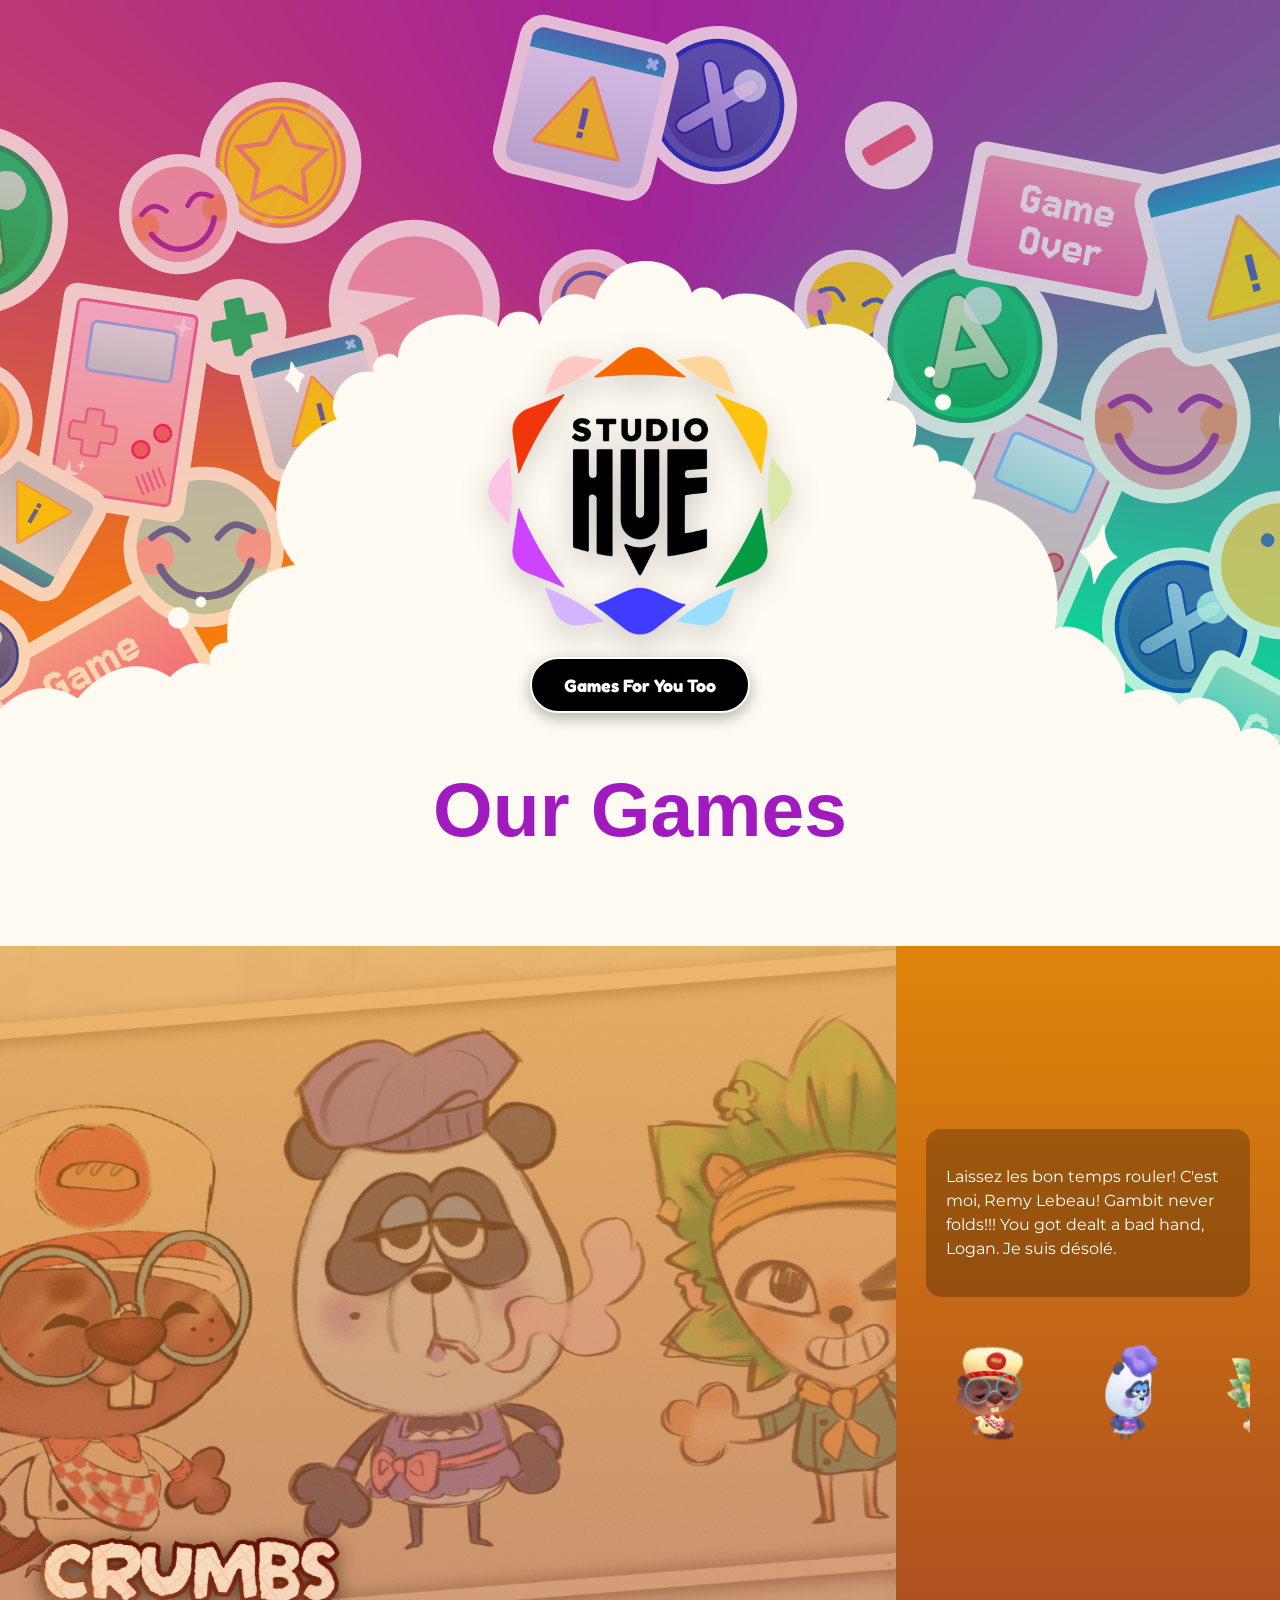
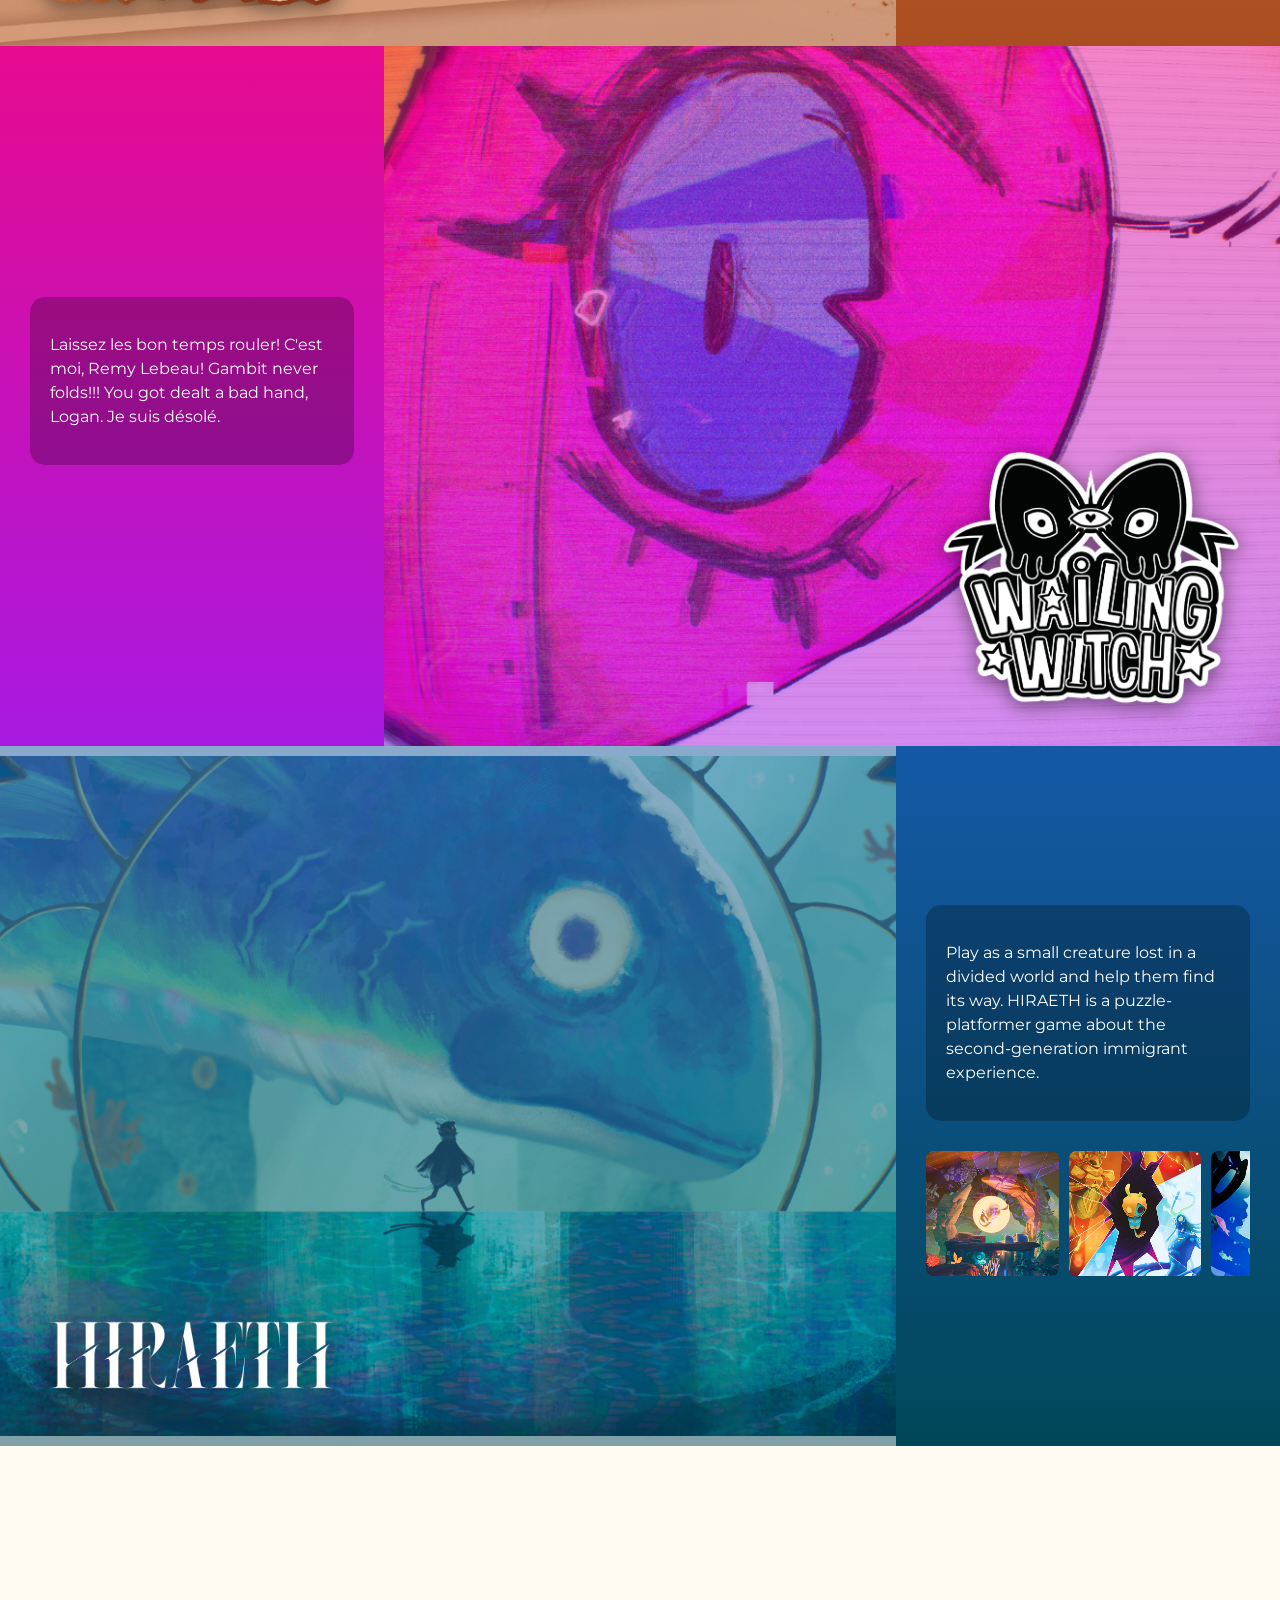
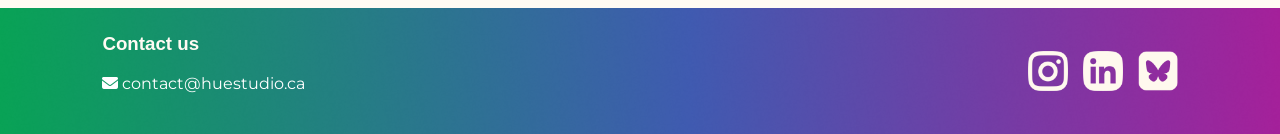
==== commit d819f4cb: "modification de tout ce qu'on ma demander" ====
--- a/html/ourgame.html
+++ b/html/ourgame.html
@@ -10,7 +10,6 @@
     <link href="https://fonts.googleapis.com/css2?family=Fredoka+One&display=swap" rel="stylesheet">
     <link href="https://fonts.googleapis.com/css2?family=Montserrat:wght@400;600&display=swap" rel="stylesheet">
     <link rel="icon" type="image/png" href="../images/cropped-STUDIOHUE_ICON-32x32.png">
-    <script src="javascript/games.js"></script>
     <script src="javascript/games.js"></script>
 </head>
 
@@ -44,9 +43,13 @@
 
         <!-- 1er jeu : Crumbs -->
         <section class="game-strip crumbs">
-            <div class="visual-side" style="background-image:url('../images/games/Crumbs/Crumbs-Custom-1.png')">
-                <img src="../images/games/Crumbs/CrumbsTitle.png" class="logo-left">
-            </div>
+            <div class="visual-side" style="
+                    background-image: 
+                        linear-gradient(180deg, rgba(223,132,9,0.5) 0%, rgba(170,77,34,0.5) 100%),
+                        url('../images/games/Crumbs/Crumbs-Custom-1.png');
+                ">
+                    <img src="../images/games/Crumbs/CrumbsTitle.png" class="logo-left">
+                </div>
             <div class="info-side">
                 <div class="text-content">
                     <p>
@@ -72,14 +75,21 @@
                     </p>
                 </div>
             </div>
-            <div class="visual-side" style="background-image:url('../images/games/Wailing Witch/WWArt_01.5-Custom-1.png')">
-                <img src="../images/games/Wailing Witch/WailingWitch_Logo-1.png" class="logo-right">
+            <div class="visual-side" style="
+                    background-image: 
+                    linear-gradient(180deg, rgba(231,11,144,0.5) 0%, rgba(166,24,224,0.5) 100%),
+                    url('../images/games/Wailing_Witch/WWArt_01.5-Custom-1.png');
+            ">
+                <img src="../images/games/Wailing_Witch/WailingWitch_Logo-1.png" class="logo-right">
             </div>
         </section>
 
         <!-- 3e jeu : Hiraeth -->
         <section class="game-strip hiraeth">
-            <div class="visual-side" style="background-image:url('../images/games/Hiraeth/HIRAETH-Custom.png')">
+            <div class="visual-side" style="
+                background-image: 
+                        linear-gradient(180deg, rgba(20,89,166,0.5) 0%, rgba(1,71,89,0.5) 100%),
+                        url('../images/games/Hiraeth/HIRAETH-Custom.png');">
                 <img src="../images/games/Hiraeth/HiraethTitle-1.png" class="logo-left">
             </div>
             <div class="info-side">
--- a/css/games_style.css
+++ b/css/games_style.css
@@ -3,8 +3,8 @@
     display: flex;
     flex-direction: column;
     margin-top: -10px;
-    overflow: visible; /* IMPORTANT : laisse dépasser les ombres */
-    position: relative; /* nécessaire pour que z-index des enfants fonctionne */
+    overflow: visible;
+    position: relative;
 }
 
 /* =========================================
@@ -14,29 +14,23 @@
     display: flex;
     width: 100%;
     min-height: 700px;
-    overflow: visible; /* pour que l'ombre dépasse */
+    overflow: visible;
     position: relative;
-    flex-direction: row; /* par défaut : ligne */
+    flex-direction: row;
     transition: transform 0.3s ease, box-shadow 0.3s ease;
-    z-index: 1; /* par défaut */
-}
-
-/* Hover : zoom léger + ombre + z-index plus élevé pour dépasser les autres cards */
+    z-index: 1;
+}
+
 .game-strip:hover {
     transform: scale(1.05);
     box-shadow: 0 20px 40px rgba(0,0,0,0.5);
-    z-index: 10; /* monte la card au-dessus des autres */
-}
-
-/* GESTION DE L'ORDRE SUR PC (Desktop) */
-/* Cas 1 : Crumbs et Hiraeth -> On veut Image GAUCHE / Texte DROITE */
-/* Dans le HTML : Crumbs/Hiraeth ont .visual-side en premier. C'est bon. */
+    z-index: 10;
+}
+
 .crumbs, .hiraeth {
     flex-direction: row; 
 }
 
-/* Cas 2 : Witch -> On veut Texte GAUCHE / Image DROITE */
-/* Dans le HTML : Witch a .info-side en premier. C'est bon. */
 .witch {
     flex-direction: row;
 }
@@ -182,30 +176,101 @@
 }
 
 
-/* =========================================
-   VERSION MOBILE (Tablettes et Téléphones)
-   ========================================= */
-@media (max-width: 1424px) {
-  .visual-side {
-        flex: none;
-        width: 1000px;
-        height: auto;
-        background-size: cover;
-        background-position: center;
-    }
-
-}   
-
-@media (max-width: 1300px) {
+/* ==============================
+   TABLET
+   ============================== */
+@media only screen and (max-device-width: 1281px) and (min-device-width: 1279px) and (max-device-height: 801px) and (min-device-height: 799px) {
+  .our-games-title {
+    margin-top: -150px;
+  }
+}
+@media only screen and (max-device-width: 1025px) and (min-device-width: 1023px) and (max-device-height: 601px) and (min-device-height: 599px) {
+  main.page_principale {
+    top: 70%; 
+  }
+}
+@media only screen and (max-device-width: 1025px) and (min-device-width: 1023px) and (max-device-height: 1367px) and (min-device-height: 1365px) {
+  .our-games-title {
+    margin-top: -851px;
+  }
+}
+@media only screen and (max-device-width: 913px) and (min-device-width: 911px) and (max-device-height: 1369px) and (min-device-height: 1367px) {
+  .our-games-title {
+    margin-top: -901px;
+  }
+}
+@media only screen and (max-device-width: 854px) and (min-device-width: 852px) and (max-device-height: 1281px) and (min-device-height: 1279px) {
+  .our-games-title {
+    margin-top: -860px;
+  }
+}
+@media only screen and (max-device-width: 821px) and (min-device-width: 819px) and (max-device-height: 1181px) and (min-device-height: 1179px) {
+  .our-games-title {
+    margin-top: -750px;
+  }
+}
+@media only screen and (max-device-width: 769px) and (min-device-width: 767px) and (max-device-height: 1025px) and (min-device-height: 1023px) {
+  .our-games-title {
+    margin-top: -580px;
+  }
+}
+
+/* ==============================
+   MOBILE
+   ============================== */
+@media only screen and (max-device-width: 541px) and (min-device-width: 539px) and (max-device-height: 721px) and (min-device-height: 719px) {
+  .our-games-title {
+    margin-top: -400px;
+  }
+}
+
+@media only screen and (max-device-width: 431px) and (min-device-width: 429px) and (max-device-height: 933px) and (min-device-height: 931px) {
+  .our-games-title {
+    margin-top: -570px;
+  }
+}
+
+@media only screen and (max-device-width: 415px) and (min-device-width: 413px) and (max-device-height: 897px) and (min-device-height: 895px) {
+  .our-games-title {
+    margin-top: -550px;
+  }
+}
+
+@media only screen and (max-device-width: 413px)and (min-device-width: 411px) and (max-device-height: 916px) and (min-device-height: 913px){
+  .our-games-title {
+    margin-top: -550px;
+  }
+}
+@media only screen and (max-device-width: 391px) and (min-device-width: 389px) and (max-device-height: 845px) and (min-device-height: 843px) {
+  .our-games-title {
+    margin-top: -510px;
+  }
+}
+@media only screen and (max-device-width: 376px) and (min-device-width: 374px) and (max-device-height: 668px) and (min-device-height: 666px) {
+  .our-games-title {
+    margin-top: -400px;
+  }
+}
+@media only screen and (max-device-width: 361px) and (min-device-width: 359px) and (max-device-height: 741px) and (min-device-height: 739px) {
+  .our-games-title {
+    margin-top: -450px;
+  }
+}
+@media only screen and (max-device-width: 345px) and (min-device-width: 343px) and (max-device-height: 883px) and (min-device-height: 881px) {
+  .our-games-title {
+    margin-top: -600px;
+  }
+}
+
+@media (max-width: 900px){
     .our-games-title {
-        margin-top: -150px;
-    }
-}
-
+        margin-top: -300px;
+        padding-top: 50px;
+    }
+}
 
 @media screen and (max-width: 1024px) {
     
-    /* ... (Gardez toutes vos règles précédentes pour .game-strip, .visual-side, etc.) ... */
     .game-strip {
         flex-direction: column; 
         min-height: auto;
@@ -236,97 +301,33 @@
     }
     .logo-left { left: 50%; transform: translateX(-50%); }
     .logo-right { right: 50%; transform: translateX(50%); }
-    /* --- CORRECTION POUR DÉFILEMENT AUTO SUR MOBILE --- */
-
-    /* 1. Le conteneur doit masquer ce qui dépasse (comme sur PC) */
     .hiraeth .mini-gallery {
-        display: block; /* Important pour contenir l'animation */
-        overflow: hidden; /* Cache les images qui sortent du cadre */
+        display: block;
+        overflow: hidden;
         width: 100%;
         position: relative;
     }
 
-    /* 2. On réactive l'animation et on assure la largeur */
     .hiraeth .carousel-track {
         display: flex;
         gap: 10px;
-        width: max-content; /* Indispensable pour que les images soient côte à côte */
+        width: max-content;
         
-        /* Réactivation de l'animation */
         animation: scroll 40s linear infinite; 
     }
 
-    /* 3. On s'assure que les images gardent leur taille */
     .hiraeth .mini-gallery img {
-        height: 100px; /* Un peu plus petit sur mobile si nécessaire */
+        height: 100px;
         width: auto;
         flex-shrink: 0;
         object-fit: cover;
     }
 
-    /* Ajustement background spécifique */
     .hiraeth .visual-side { background-size: 300%; }
     .witch .visual-side { background-size: 170%; }
 }
-@media (max-width: 900px) {
-    .our-games-title {
-        margin-top: -300px;
-        padding-top: 50px;
-    }
-}
-
-
-@media (max-width: 600px) {
-    .our-games-title {
-        margin-top: -400px;
-        padding-top: 80px;
-        font-size: 12vw;
-    }
-}
-
-
-
-@media (max-width: 541px) {
-  .our-games-title {
-    margin-top: -400px;
-  }
-}
-
-
-@media (max-width: 431px) {
-  .our-games-title {
-    margin-top: -550px;
-  }
-}
-@media (max-width: 391px) {
-  .nuage { margin-bottom: 510px; width: 100%; }
-  .background {
-    margin-top: -510px;
-  }
-  .our-games-title {
-    margin-top: -510px;
-  }
-}
-@media (max-width: 390px) {
-  .nuage { margin-bottom: 400px; width: 100%; }
-  .background {
-    margin-top: -400px;
-  }
-  .our-games-title {
-    margin-top: -400px;
-  }
-}
-@media (max-width: 361px) {
-  .nuage { margin-bottom: 450px; width: 100%; }
-  .background {
-    margin-top: -450px;
-  }
-  .our-games-title {
-    margin-top: -450px;
-  }
-}
-@media (max-width: 345px) {
-.our-games-title {
-    margin-top: -600px;
+@media (max-width: 1300px) {
+  .our-games-title {
+    margin-top: -153px; 
   }
 }
--- a/css/styles.css
+++ b/css/styles.css
@@ -196,11 +196,11 @@
 .about-title {
   font-family: 'Erica One', sans-serif;
   font-size: 6vw;
-  line-height: 0.85; /* Valeur réduite pour coller les lignes "ABOUT" et "US" */
+  line-height: 0.85;
   color: #a01abf;
   margin: 0;
   font-weight: 1000;
-  letter-spacing: -1px; /* Léger resserrement horizontal optionnel */
+  letter-spacing: -1px;
 }
 
 .about-text {
@@ -229,7 +229,7 @@
   font-size: 6vw;
   color: white;
   margin: 0;
-  line-height: 0.9; /* Harmonisation avec le style ABOUT US */
+  line-height: 0.9;
 }
 
 .ourwork-right {
@@ -266,10 +266,18 @@
   text-align: center;
 }
 
-.work-card:hover img {
-  filter: brightness(70%);
-}
-
+.work-card:hover {
+  transform: translateY(-15px);
+}
+
+.work-card:hover {
+  animation: floatCard 0.6s ease infinite alternate;
+}
+
+@keyframes floatCard {
+  0% { transform: translateY(0); }
+  100% { transform: translateY(-15px); }
+}
 /* ==============================
    OUR TEAM
    ============================== */
@@ -277,6 +285,7 @@
 .ourteam-section {
   padding: 120px 8%;
   background-color: #fffbf3;
+  overflow: hidden;
 }
 
 .ourteam-left h2 {
@@ -284,27 +293,53 @@
   font-size: 6vw;
   color: #f40f5a;
   margin-bottom: 60px;
-  line-height: 0.9; /* Harmonisation avec le style ABOUT US */
+  line-height: 0.9;
   font-weight: 1000;
 }
 
 .carousel-wrapper {
   width: 100%;
-  overflow: hidden;
-  display: flex;
-  gap: 40px;
+  overflow-x: scroll;
+  overflow-y: hidden;
   position: relative;
-}
+  cursor: grab;
+  touch-action: none;
+  display: flex;
+  scroll-behavior: auto;
+  scrollbar-width: none;
+  -ms-overflow-style: none;
+
+}
+
+.carousel-wrapper::-webkit-scrollbar {
+  display: none;
+}
+
 
 .carousel-track {
-  display: flex;
+  display: inline-flex;
   gap: 25px;
-  animation: scroll 15s linear infinite;
   width: max-content;
-}
-
-.carousel-wrapper:hover .carousel-track {
+  will-change: transform;
+  animation: none;
+}
+
+.carousel-wrapper:active {
+  cursor: grabbing;
+}
+
+.carousel-wrapper:hover .carousel-track,
+.carousel-wrapper:active .carousel-track {
   animation-play-state: paused;
+}
+
+@keyframes scrollLoop {
+  0% {
+    transform: translate3d(0, 0, 0);
+  }
+  100% {
+    transform: translate3d(-50%, 0, 0);
+  }
 }
 
 .card {
@@ -314,6 +349,8 @@
   box-shadow: 0 8px 20px rgba(0, 0, 0, 0.2);
   display: flex;
   background: white;
+  user-select: none;
+  -webkit-user-drag: none;
 }
 
 .card img {
@@ -321,11 +358,7 @@
   height: 400px;
   object-fit: cover;
   display: block;
-}
-
-@keyframes scroll {
-  0% { transform: translateX(0); }
-  100% { transform: translateX(-50%); }
+  pointer-events: none;
 }
 
 /* ==============================
@@ -431,19 +464,17 @@
   main.page_principale {
     top: 25%; 
   }
-    /* ======== OUR WORK CARDS ======== */
   .ourwork-right {
     display: flex;
-    flex-wrap: wrap;       /* Permet de passer à la ligne suivante si nécessaire */
-    justify-content: center; /* Centre les cards */
-    gap: 25px;             /* Garde l'espacement actuel */
+    flex-wrap: wrap;
+    justify-content: center;
+    gap: 25px;
   }
 
   .ourwork-right .work-card:nth-child(3) {
-    /* Force la 3ème card à passer en dessous */
-    flex-basis: 100%;      /* Elle prend toute la largeur disponible */
-    max-width: 260px;      /* Garde sa largeur originale */
-    margin: 0 auto;        /* Centre la card */
+    flex-basis: 100%;
+    max-width: 260px;
+    margin: 0 auto;
   }
 }
 @media only screen and (max-device-width: 913px) and (min-device-width: 911px) and (max-device-height: 1369px) and (min-device-height: 1367px) {
@@ -458,19 +489,26 @@
     top: 23%; 
   }
 
-  /* ======== OUR WORK CARDS ======== */
   .ourwork-right {
     display: flex;
-    flex-wrap: wrap;       /* Permet de passer à la ligne suivante si nécessaire */
-    justify-content: center; /* Centre les cards */
-    gap: 25px;             /* Garde l'espacement actuel */
+    flex-wrap: wrap;
+    justify-content: center;
+    gap: 25px;
   }
 
   .ourwork-right .work-card:nth-child(3) {
-    /* Force la 3ème card à passer en dessous */
-    flex-basis: 100%;      /* Elle prend toute la largeur disponible */
-    max-width: 260px;      /* Garde sa largeur originale */
-    margin: 0 auto;        /* Centre la card */
+    flex-basis: 100%;
+    max-width: 260px;
+    margin: 0 auto;
+  }
+}
+@media (max-width: 1300px) {
+  .nuage { 
+    margin-bottom: 150px; 
+    width: 100%; 
+  }
+  .background {
+    margin-top: -153px; 
   }
 }
 @media (max-width: 900px) {
@@ -600,7 +638,6 @@
    MOBILE
    ============================== */
 @media (max-width: 600px) {
-  /* ... le reste du code mobile (header, nav, etc.) reste inchangé ... */
   
   main.page_principale {
     position: absolute;
@@ -616,7 +653,6 @@
     pointer-events: none;
   }
 
-  /* ... (header, nav, logo, tagline, nuage inchangés) ... */
   header {
     flex-direction: column;
     gap: 15px;
@@ -629,36 +665,34 @@
   .tagline { font-size: 3.5vw; padding: 3vw 5vw; border-radius: 25px; }
   .nuage { margin-bottom: 400px; width: 100%; }
 
-  /* --- CORRECTION CENTRAGE ABOUT US --- */
   .about-us {
     flex-direction: column;
-    align-items: center;       /* Force le centrage du conteneur flex */
-    text-align: center;        /* Centre le texte à l'intérieur */
-    justify-content: center;   /* Centre verticalement si besoin */
+    align-items: center;
+    text-align: center;
+    justify-content: center;
     padding: 60px 5% 80px 5%;
     gap: 40px;
     padding-top: 90px;
-    margin: 0 auto;            /* Garantit le centrage horizontal du bloc */
-    width: 100%;               /* S'assure qu'il prend toute la largeur disponible */
+    margin: 0 auto;
+    width: 100%;
     box-sizing: border-box;
   }
 
   .about-title {
     font-size: 12vw;
     line-height: 0.85;
-    margin: 0 auto;            /* Centre le bloc titre lui-même */
-    display: block;            /* S'assure que margin auto fonctionne */
-    width: fit-content;        /* Le titre ne prend que la place nécessaire */
+    margin: 0 auto;
+    display: block;
+    width: fit-content;
   }
 
   .about-text {
     font-size: 1rem;
     padding: 0 10px;
-    text-align: center;        /* Force le centrage du paragraphe */
-    margin: 0 auto;            /* Centre le bloc de texte */
-    max-width: 100%;           /* Évite les débordements */
-  }
-  /* ------------------------------------ */
+    text-align: center;
+    margin: 0 auto;
+    max-width: 100%;
+  }
 
   .ourwork-left h2,
   .ourteam-left h2 {
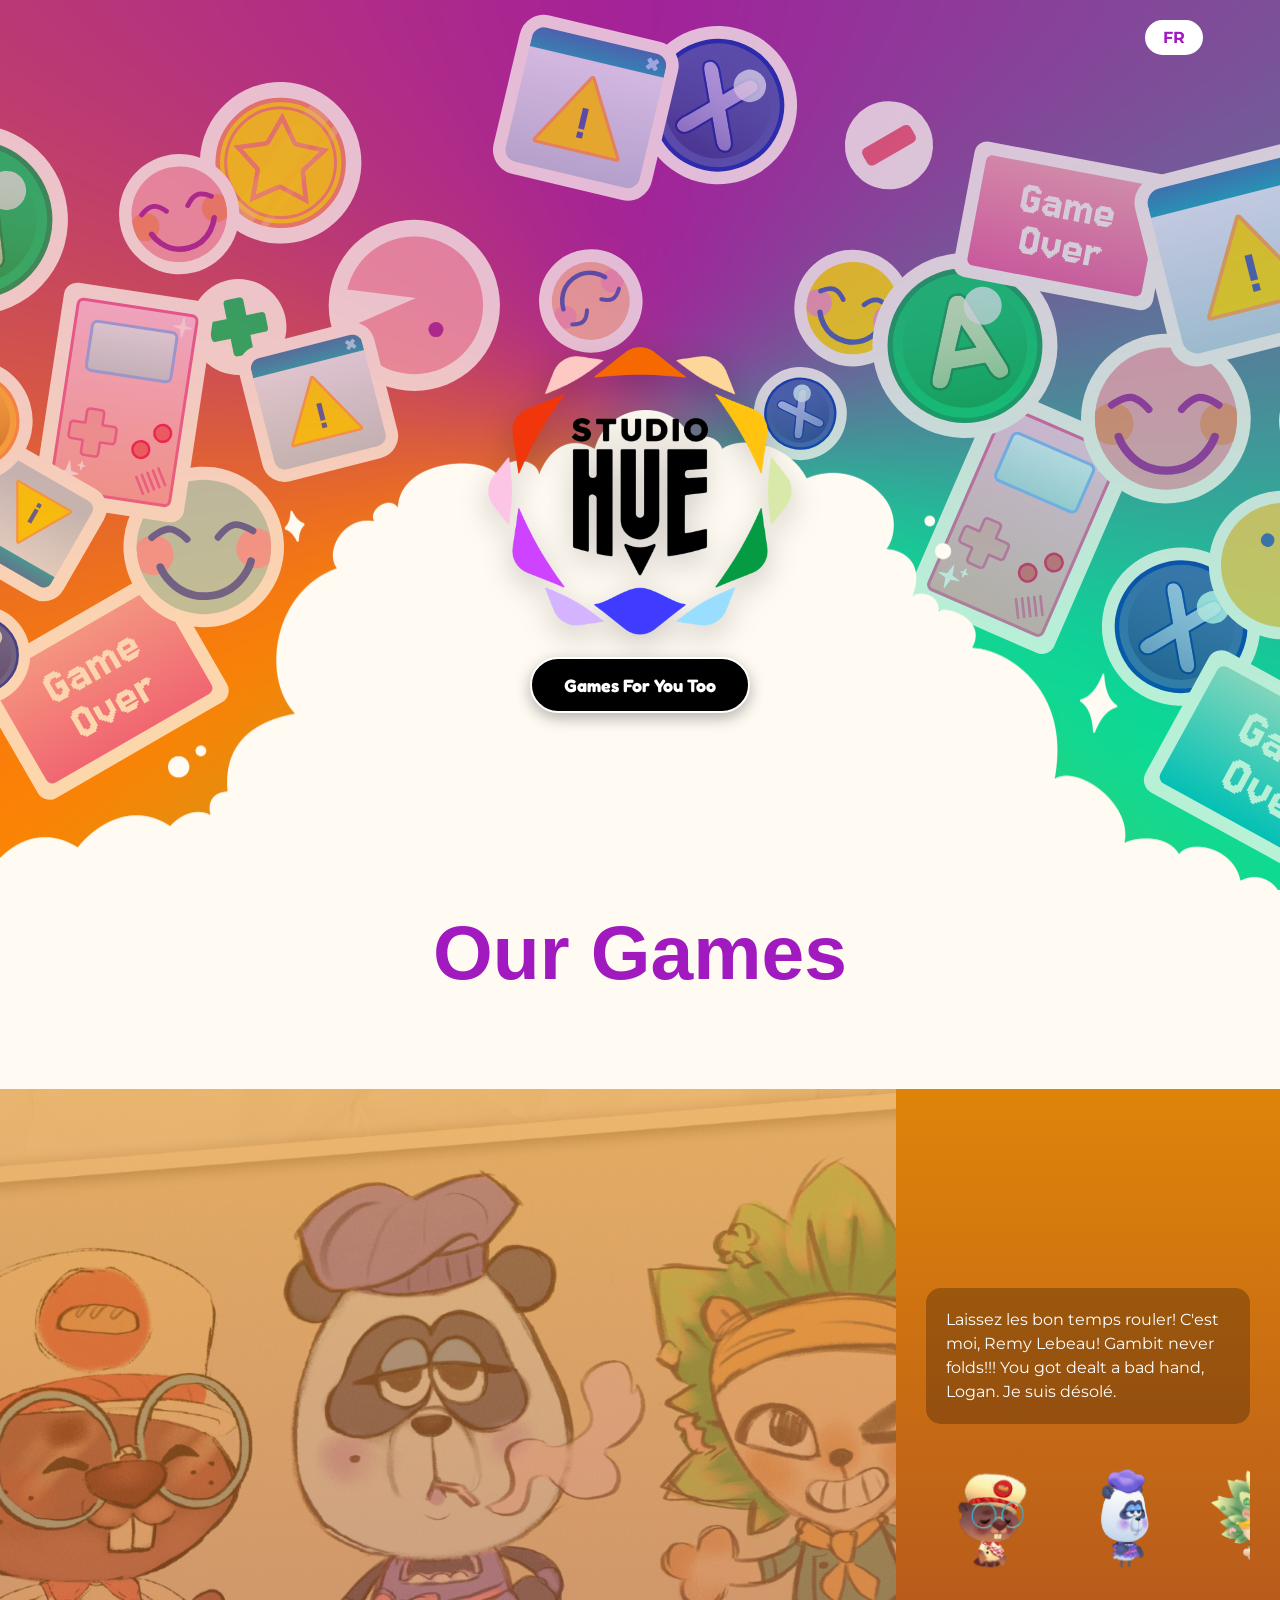
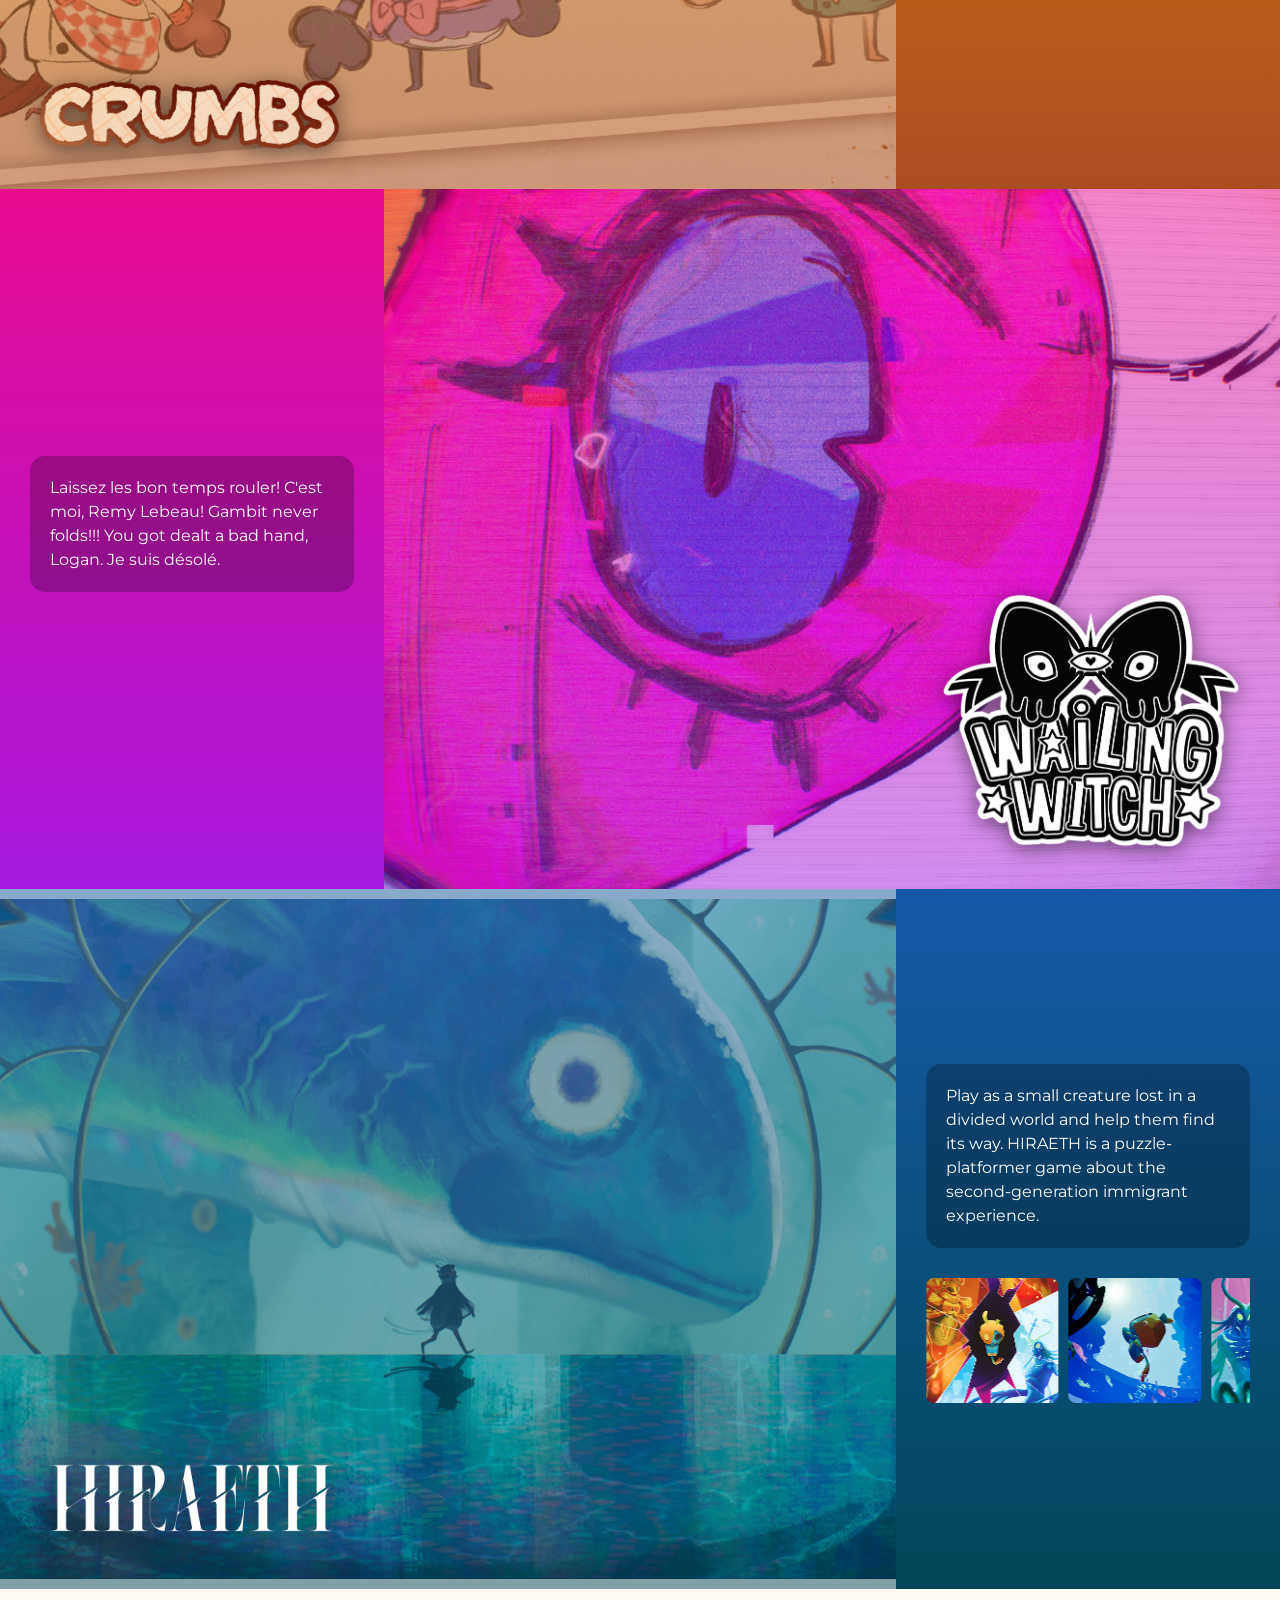
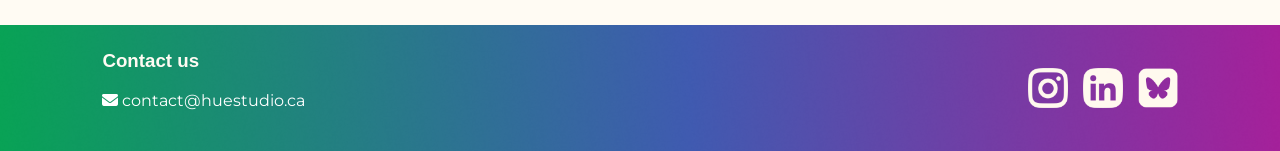
==== commit 7d08c59e: "grosse modification dans tout les page don 1- le css pour mieux l'adapter 2- la traduction française" ====
--- a/html/ourgame.html
+++ b/html/ourgame.html
@@ -10,135 +10,117 @@
     <link href="https://fonts.googleapis.com/css2?family=Fredoka+One&display=swap" rel="stylesheet">
     <link href="https://fonts.googleapis.com/css2?family=Montserrat:wght@400;600&display=swap" rel="stylesheet">
     <link rel="icon" type="image/png" href="../images/cropped-STUDIOHUE_ICON-32x32.png">
-    <script src="javascript/games.js"></script>
+    <script src="../javascript/games.js"></script>
+    <script src="../javascript/translate.js"></script>
 </head>
 
 <body>
-    
+<header>
+    <a href=""></a>
+    <button id="translate-btn" class="translate-btn">FR</button>
+</header>
+
 <!-- FOND SVG EN IMAGE -->
 <div class="background-color" id="HOME">
     <img src="../images/SVG_Header-2.svg" alt="Fond décoratif" class="fond-svg" />
-    <!-- Les autocollants si vous les avez -->
-    <!-- <img src="images/Stickers_Header.png" alt="Stickers" class="fond-stickers" /> -->
 </div>
 
-
-<!-- CONTENU PRINCIPAL (Centré verticalement) -->
 <main class="page_principale">
-    <!-- Le fond blanc en forme de nuage -->
     <div class="hero-background-cloud">
         <a href="../index.html"><img src="../images/Logo_StudioHue_transparent.png" class="logo-centre" alt="Studio Hue Logo"></a>
     </div>
-    <!-- La tagline en dessous -->
-    <div class="tagline">Games For You Too</div>
+    <div class="tagline" data-translate="tagline">Games For You Too</div>
 </main>
 
-<!-- Le grand nuage de séparation (en bas de section) -->
 <img src="../images/cloud.png" class="nuage" alt="Séparation nuage">
 
+<div class="our-games-title" data-translate="ourgames">Our Games<br><br></div>
 
-    <div class="our-games-title">Our Games<br><br></div>
+<section class="games-container">
+    <!-- 1er jeu : Crumbs -->
+    <section class="game-strip crumbs">
+        <div class="visual-side" style="
+                background-image: 
+                    linear-gradient(180deg, rgba(223,132,9,0.5) 0%, rgba(170,77,34,0.5) 100%),
+                    url('../images/games/Crumbs/Crumbs-Custom-1.png');
+            ">
+            <img src="../images/games/Crumbs/CrumbsTitle.png" class="logo-left">
+        </div>
+        <div class="info-side">
+            <div class="text-content" data-translate="crumbs-text">
+                <p>
+                    Laissez les bon temps rouler! C'est moi, Remy Lebeau! Gambit never folds!!! You got dealt a bad hand, Logan. Je suis désolé.
+                </p>
+            </div>
+            <div class="mini-gallery">
+                <img src="../images/games/Crumbs/beaver_idle2.gif">
+                <img src="../images/games/Crumbs/panda_poe.gif">
+                <img src="../images/games/Crumbs/hedge_pet_01.gif">
+            </div>
+        </div>
+    </section>
 
-    <section class="games-container">
+    <!-- 2e jeu : Witch -->
+    <section class="game-strip witch">
+        <div class="info-side">
+            <div class="text-content" data-translate="witch-text">
+                <p>
+                    Laissez les bon temps rouler! C'est moi, Remy Lebeau! Gambit never folds!!! You got dealt a bad hand, Logan. Je suis désolé.
+                </p>
+            </div>
+        </div>
+        <div class="visual-side" style="
+                background-image: 
+                linear-gradient(180deg, rgba(231,11,144,0.5) 0%, rgba(166,24,224,0.5) 100%),
+                url('../images/games/Wailing_Witch/WWArt_01.5-Custom-1.png');
+        ">
+            <img src="../images/games/Wailing_Witch/WailingWitch_Logo-1.png" class="logo-right">
+        </div>
+    </section>
 
-        <!-- 1er jeu : Crumbs -->
-        <section class="game-strip crumbs">
-            <div class="visual-side" style="
-                    background-image: 
-                        linear-gradient(180deg, rgba(223,132,9,0.5) 0%, rgba(170,77,34,0.5) 100%),
-                        url('../images/games/Crumbs/Crumbs-Custom-1.png');
-                ">
-                    <img src="../images/games/Crumbs/CrumbsTitle.png" class="logo-left">
-                </div>
-            <div class="info-side">
-                <div class="text-content">
-                    <p>
-                        Laissez les bon temps rouler! C'est moi, Remy Lebeau! Gambit never folds!!!
-                        You got dealt a bad hand, Logan. Je suis désolé.
-                    </p>
-                </div>
-                <div class="mini-gallery">
-                    <img src="../images/games/Crumbs/beaver_idle2.gif">
-                    <img src="../images/games/Crumbs/panda_poe.gif">
-                    <img src="../images/games/Crumbs/hedge_pet_01.gif">
+    <!-- 3e jeu : Hiraeth -->
+    <section class="game-strip hiraeth">
+        <div class="visual-side" style="
+            background-image: 
+                    linear-gradient(180deg, rgba(20,89,166,0.5) 0%, rgba(1,71,89,0.5) 100%),
+                    url('../images/games/Hiraeth/HIRAETH-Custom.png');">
+            <img src="../images/games/Hiraeth/HiraethTitle-1.png" class="logo-left">
+        </div>
+        <div class="info-side">
+            <div class="text-content" data-translate="hiraeth-text">
+                <p>
+                    Play as a small creature lost in a divided world and help them find its way. HIRAETH is a puzzle-platformer game about the second-generation immigrant experience.
+                </p>
+            </div>
+            <div class="mini-gallery">
+                <div class="carousel-track">
+                    <img src="../images/games/Hiraeth/H1.png">
+                    <img src="../images/games/Hiraeth/H2.png">
+                    <img src="../images/games/Hiraeth/H3.png">
+                    <img src="../images/games/Hiraeth/H4.png">
+                    <img src="../images/games/Hiraeth/H5.png">
+                    <img src="../images/games/Hiraeth/H1.png">
+                    <img src="../images/games/Hiraeth/H2.png">
+                    <img src="../images/games/Hiraeth/H3.png">
+                    <img src="../images/games/Hiraeth/H4.png">
+                    <img src="../images/games/Hiraeth/H5.png">
                 </div>
             </div>
-        </section>
-
-        <!-- 2e jeu : Witch -->
-        <section class="game-strip witch">
-            <div class="info-side">
-                <div class="text-content">
-                    <p>
-                        Laissez les bon temps rouler! C'est moi, Remy Lebeau! Gambit never folds!!!
-                        You got dealt a bad hand, Logan. Je suis désolé.
-                    </p>
-                </div>
-            </div>
-            <div class="visual-side" style="
-                    background-image: 
-                    linear-gradient(180deg, rgba(231,11,144,0.5) 0%, rgba(166,24,224,0.5) 100%),
-                    url('../images/games/Wailing_Witch/WWArt_01.5-Custom-1.png');
-            ">
-                <img src="../images/games/Wailing_Witch/WailingWitch_Logo-1.png" class="logo-right">
-            </div>
-        </section>
-
-        <!-- 3e jeu : Hiraeth -->
-        <section class="game-strip hiraeth">
-            <div class="visual-side" style="
-                background-image: 
-                        linear-gradient(180deg, rgba(20,89,166,0.5) 0%, rgba(1,71,89,0.5) 100%),
-                        url('../images/games/Hiraeth/HIRAETH-Custom.png');">
-                <img src="../images/games/Hiraeth/HiraethTitle-1.png" class="logo-left">
-            </div>
-            <div class="info-side">
-                <div class="text-content">
-                    <p>
-                        Play as a small creature lost in a divided world and help them find its way. HIRAETH is a puzzle-platformer game about the second-generation immigrant experience.
-                    </p>
-                </div>
-
-                <div class="mini-gallery">
-                    <div class="carousel-track">
-                        <img src="../images/games/Hiraeth/H1.png">
-                        <img src="../images/games/Hiraeth/H2.png">
-                        <img src="../images/games/Hiraeth/H3.png">
-                        <img src="../images/games/Hiraeth/H4.png">
-                        <img src="../images/games/Hiraeth/H5.png">
-                        <!-- répétons pour un défilement continu -->
-                        <img src="../images/games/Hiraeth/H1.png">
-                        <img src="../images/games/Hiraeth/H2.png">
-                        <img src="../images/games/Hiraeth/H3.png">
-                        <img src="../images/games/Hiraeth/H4.png">
-                        <img src="../images/games/Hiraeth/H5.png">
-                    </div>
-                </div>
-
-            </div>
-        </section>
-
+        </div>
     </section>
-
-    <br><br><br>
-    <br><br><br>
-    <br><br><br>
-
+</section><br><br>
 
 <footer class="footer">
     <div class="footer-container">
-
         <div class="footer-left">
-            <h3>Contact us</h3>
+            <h3 data-translate="contact-title">Contact us</h3>
             <p><i class="fa-solid fa-envelope"></i> <a href="mailto:contact@huestudio.ca" style="color: white; text-decoration: none;">contact@huestudio.ca</a></p>
         </div>
-
         <div class="footer-right">
             <img src="../images/Logo_Instagram.png" alt="Instagram" />
             <img src="../images/Logo_Linkedin.png" alt="LinkedIn" />
             <img src="../images/Logo_Bsky.png" alt="Bluesky" />
         </div>
-
     </div>
 </footer>
 </body>
--- a/css/games_style.css
+++ b/css/games_style.css
@@ -151,7 +151,7 @@
     color: #a01abf;
     text-align: center;
     padding: 20px 0;
-    margin-top: 70px;
+    margin-top: -10px;
 }
 
 /* =========================================
@@ -179,94 +179,19 @@
 /* ==============================
    TABLET
    ============================== */
-@media only screen and (max-device-width: 1281px) and (min-device-width: 1279px) and (max-device-height: 801px) and (min-device-height: 799px) {
-  .our-games-title {
-    margin-top: -150px;
+@media (max-width: 1200px) {
+  .logo-centre {
+    width: 30vw;
+    margin-top: 210px;
   }
-}
-@media only screen and (max-device-width: 1025px) and (min-device-width: 1023px) and (max-device-height: 601px) and (min-device-height: 599px) {
-  main.page_principale {
-    top: 70%; 
+  .nuage {
+    width: 1200px;
+    max-width: none;
+    position: absolute;
+    bottom: 0;
+    left: 50%;
+    transform: translateX(-50%);
   }
-}
-@media only screen and (max-device-width: 1025px) and (min-device-width: 1023px) and (max-device-height: 1367px) and (min-device-height: 1365px) {
-  .our-games-title {
-    margin-top: -851px;
-  }
-}
-@media only screen and (max-device-width: 913px) and (min-device-width: 911px) and (max-device-height: 1369px) and (min-device-height: 1367px) {
-  .our-games-title {
-    margin-top: -901px;
-  }
-}
-@media only screen and (max-device-width: 854px) and (min-device-width: 852px) and (max-device-height: 1281px) and (min-device-height: 1279px) {
-  .our-games-title {
-    margin-top: -860px;
-  }
-}
-@media only screen and (max-device-width: 821px) and (min-device-width: 819px) and (max-device-height: 1181px) and (min-device-height: 1179px) {
-  .our-games-title {
-    margin-top: -750px;
-  }
-}
-@media only screen and (max-device-width: 769px) and (min-device-width: 767px) and (max-device-height: 1025px) and (min-device-height: 1023px) {
-  .our-games-title {
-    margin-top: -580px;
-  }
-}
-
-/* ==============================
-   MOBILE
-   ============================== */
-@media only screen and (max-device-width: 541px) and (min-device-width: 539px) and (max-device-height: 721px) and (min-device-height: 719px) {
-  .our-games-title {
-    margin-top: -400px;
-  }
-}
-
-@media only screen and (max-device-width: 431px) and (min-device-width: 429px) and (max-device-height: 933px) and (min-device-height: 931px) {
-  .our-games-title {
-    margin-top: -570px;
-  }
-}
-
-@media only screen and (max-device-width: 415px) and (min-device-width: 413px) and (max-device-height: 897px) and (min-device-height: 895px) {
-  .our-games-title {
-    margin-top: -550px;
-  }
-}
-
-@media only screen and (max-device-width: 413px)and (min-device-width: 411px) and (max-device-height: 916px) and (min-device-height: 913px){
-  .our-games-title {
-    margin-top: -550px;
-  }
-}
-@media only screen and (max-device-width: 391px) and (min-device-width: 389px) and (max-device-height: 845px) and (min-device-height: 843px) {
-  .our-games-title {
-    margin-top: -510px;
-  }
-}
-@media only screen and (max-device-width: 376px) and (min-device-width: 374px) and (max-device-height: 668px) and (min-device-height: 666px) {
-  .our-games-title {
-    margin-top: -400px;
-  }
-}
-@media only screen and (max-device-width: 361px) and (min-device-width: 359px) and (max-device-height: 741px) and (min-device-height: 739px) {
-  .our-games-title {
-    margin-top: -450px;
-  }
-}
-@media only screen and (max-device-width: 345px) and (min-device-width: 343px) and (max-device-height: 883px) and (min-device-height: 881px) {
-  .our-games-title {
-    margin-top: -600px;
-  }
-}
-
-@media (max-width: 900px){
-    .our-games-title {
-        margin-top: -300px;
-        padding-top: 50px;
-    }
 }
 
 @media screen and (max-width: 1024px) {
@@ -326,8 +251,3 @@
     .hiraeth .visual-side { background-size: 300%; }
     .witch .visual-side { background-size: 170%; }
 }
-@media (max-width: 1300px) {
-  .our-games-title {
-    margin-top: -153px; 
-  }
-}
--- a/css/styles.css
+++ b/css/styles.css
@@ -26,6 +26,11 @@
   background-position: center;
   overflow: hidden;
   z-index: -2;
+}
+
+.background {
+  background-color: #fffbf3;
+  margin-top: -10px;
 }
 
 .fond-svg {
@@ -97,13 +102,31 @@
   color: #a01abf;
 }
 
-/* ==============================
-   HERO CONTENT (POSITION AJUSTÉE)
+.translate-btn {
+  background: white;
+  color: #a01abf;
+  border: 2px solid white;
+  padding: 6px 16px;
+  border-radius: 30px;
+  font-family: 'Montserrat', sans-serif;
+  font-weight: 700;
+  font-size: 1rem;
+  cursor: pointer;
+  transition: 0.25s;
+}
+
+.translate-btn:hover {
+  background: #a01abf;
+  color: white;
+}
+
+/* ==============================
+   HERO CONTENT
    ============================== */
 
 main.page_principale {
   position: absolute;
-  top: 58%; 
+  top: 58%;
   left: 50%;
   transform: translate(-50%, -50%);
   display: flex;
@@ -158,7 +181,7 @@
 }
 
 /* ==============================
-   CLOUD SEPARATOR (CONNEXION PARFAITE)
+   CLOUD SEPARATOR
    ============================== */
 
 .nuage {
@@ -166,26 +189,26 @@
   width: 100%;
   max-width: 100%;
   height: auto;
-  
   position: absolute;
-  bottom: -1px;
-  left: 0;
+  bottom: 0;
+  left: 50%;
+  transform: translateX(-50%);
   z-index: 5;
   pointer-events: none;
-  line-height: 0;
   margin: 0;
   padding: 0;
-}
-
-/* ==============================
-   ABOUT US (CORRIGÉ : TITRE COMPACT)
+  line-height: 0;
+}
+
+/* ==============================
+   ABOUT US
    ============================== */
 
 .about-us {
   display: flex;
   flex-wrap: wrap;
   gap: 60px;
-  padding: 80px 8% 120px 8%; 
+  padding: 80px 8% 120px 8%;
   align-items: flex-start;
   background-color: #fffbf3;
   position: relative;
@@ -237,10 +260,12 @@
   gap: 25px;
 }
 
+/* 🔥 WORK-CARD RESPONSIVE */
 .work-card {
   position: relative;
-  width: 260px;
-  height: 220px;
+  width: 100%;
+  max-width: 320px;
+  aspect-ratio: 4 / 3;
   border-radius: 20px;
   overflow: hidden;
   cursor: pointer;
@@ -268,9 +293,6 @@
 
 .work-card:hover {
   transform: translateY(-15px);
-}
-
-.work-card:hover {
   animation: floatCard 0.6s ease infinite alternate;
 }
 
@@ -278,6 +300,7 @@
   0% { transform: translateY(0); }
   100% { transform: translateY(-15px); }
 }
+
 /* ==============================
    OUR TEAM
    ============================== */
@@ -308,13 +331,11 @@
   scroll-behavior: auto;
   scrollbar-width: none;
   -ms-overflow-style: none;
-
 }
 
 .carousel-wrapper::-webkit-scrollbar {
   display: none;
 }
-
 
 .carousel-track {
   display: inline-flex;
@@ -333,15 +354,6 @@
   animation-play-state: paused;
 }
 
-@keyframes scrollLoop {
-  0% {
-    transform: translate3d(0, 0, 0);
-  }
-  100% {
-    transform: translate3d(-50%, 0, 0);
-  }
-}
-
 .card {
   flex-shrink: 0;
   border-radius: 20px;
@@ -417,385 +429,172 @@
 .footer-right img:hover {
   transform: scale(1.2);
 }
-
-/* ==============================
-   TABLET
-   ============================== */
-@media only screen and (max-device-width: 1281px) and (min-device-width: 1279px) and (max-device-height: 801px) and (min-device-height: 799px) {
+@media (max-width: 1200px) {
+  .logo-centre {
+    width: 30vw;
+    margin-top: 210px;
+  }
+  .nuage {
+    width: 1200px;
+    max-width: none;
+    position: absolute;
+    bottom: 0;
+    left: 50%;
+    transform: translateX(-50%);
+  }
+}
+/* ==============================
+   RESPONSIVE MOBILE
+   ============================== */
+
+@media (max-width: 900px) {
+  html, body {
+    overflow-x: hidden;
+  }
+
+  header {
+    flex-direction: column;
+    gap: 10px;
+    top: 10px;
+  }
+
+  nav ul {
+    gap: 15px;
+  }
+
+  nav a {
+    font-size: 0.9rem;
+  }
+
+  .logo-haut {
+    height: 40px;
+  }
+
   main.page_principale {
-    position: absolute;
-    top: 50%; 
-    left: 50%;
-    transform: translate(-50%, -50%);
+    top: 65%;
+    padding: 0 10px;
+  }
+
+  .tagline {
+    font-size: 3.5vw;
+    padding: 10px 18px;
+    white-space: normal;
+    text-align: center;
+  }
+
+  .about-us {
+    flex-direction: column;
+    gap: 30px;
+    padding: 60px 6%;
+    margin-top: -40px;
+  }
+
+  .about-title {
+    font-size: 12vw;
+  }
+
+  .logo-centre {
+    margin-top: 0px;
+  }
+
+  .about-text {
+    font-size: 1rem;
+  }
+
+  .ourwork-section {
+    flex-direction: column;
+    gap: 40px;
+    padding: 80px 6%;
+  }
+
+  .ourwork-left {
+    margin-bottom: 20px;
+  }
+
+  .ourwork-left h2 {
+    font-size: 12vw;
+  }
+
+  .ourwork-right {
     display: flex;
     flex-direction: column;
-    align-items: center;
-    text-align: center;
-    z-index: 6;
-    width: 100%;
-    pointer-events: none;
-  }
-  .nuage {
-    margin-bottom: 150px;
-    width: 100%;
-  }
-
-  .about-us {
-    flex-direction: column;
-    text-align: center;
-    padding: 60px 5% 80px 5%;
-    gap: 40px;
-    padding-top: 90px;
-  }
-  .background {
-    margin-top: -150px;
-  }
-}
-@media only screen and (max-device-width: 1025px) and (min-device-width: 1023px) and (max-device-height: 601px) and (min-device-height: 599px) {
-  main.page_principale {
-    top: 70%; 
-  }
-}
-@media only screen and (max-device-width: 1025px) and (min-device-width: 1023px) and (max-device-height: 1367px) and (min-device-height: 1365px) {
-  .nuage { margin-bottom: 850px; width: 100%; }
-  .background {
-    margin-top: -851px;
-  }
-  main.page_principale {
-    top: 25%; 
-  }
-  .ourwork-right {
-    display: flex;
-    flex-wrap: wrap;
-    justify-content: center;
-    gap: 25px;
-  }
-
-  .ourwork-right .work-card:nth-child(3) {
-    flex-basis: 100%;
-    max-width: 260px;
-    margin: 0 auto;
-  }
-}
-@media only screen and (max-device-width: 913px) and (min-device-width: 911px) and (max-device-height: 1369px) and (min-device-height: 1367px) {
-  .nuage { 
-    margin-bottom: 900px; 
-    width: 100%; 
-  }
-  .background {
-    margin-top: -901px;
-  }
-  main.page_principale {
-    top: 23%; 
-  }
-
-  .ourwork-right {
-    display: flex;
-    flex-wrap: wrap;
-    justify-content: center;
-    gap: 25px;
-  }
-
-  .ourwork-right .work-card:nth-child(3) {
-    flex-basis: 100%;
-    max-width: 260px;
-    margin: 0 auto;
-  }
-}
-@media (max-width: 1300px) {
-  .nuage { 
-    margin-bottom: 150px; 
-    width: 100%; 
-  }
-  .background {
-    margin-top: -153px; 
-  }
-}
-@media (max-width: 900px) {
-  main.page_principale {
-    position: absolute;
-    top: 45%; 
-    left: 50%;
-    transform: translate(-50%, -50%);
-    display: flex;
-    flex-direction: column;
-    align-items: center;
-    text-align: center;
-    z-index: 6;
-    width: 100%;
-    pointer-events: none;
-  }
-
-  .logo-haut {
-    height: 45px;
-  }
-
-  nav ul {
     gap: 20px;
-  }
-  
-  nav a {
-    font-size: 1rem;
-  }
-
-  .tagline {
-    font-size: 1.8vw;
-    padding: 1.5vw 3vw;
-  }
-
-  .ourwork-section {
-    flex-direction: column;
-    align-items: center;
-    text-align: center;
-  }
-
-  .ourwork-right {
-    justify-content: center;
-    flex-wrap: wrap;
-    gap: 20px;
-  }
-  
+    overflow-x: hidden;
+    overflow-y: visible;
+    padding-bottom: 0;
+  }
+
+  /* 🔥 MOBILE WORK-CARD */
   .work-card {
-    width: 240px;
-    height: 200px;
-  }
-
-  .nuage {
-    margin-bottom: 300px;
-    width: 100%;
-  }
-
-  .about-us {
-    flex-direction: column;
-    text-align: center;
-    padding: 60px 5% 80px 5%;
-    gap: 40px;
-    padding-top: 90px;
-  }
-  .background {
-    margin-top: -300px;
-  }
-}
-@media only screen and (max-device-width: 854px) and (min-device-width: 852px) and (max-device-height: 1281px) and (min-device-height: 1279px) {
-  .nuage { margin-bottom: 860px; width: 100%; }
-  .background {
-    margin-top: -860px;
-  }
-  main.page_principale {
-    position: absolute;
-    top: 20%; 
-    left: 50%;
-    transform: translate(-50%, -50%);
-    display: flex;
-    flex-direction: column;
-    align-items: center;
-    text-align: center;
-    z-index: 6;
-    width: 100%;
-    pointer-events: none;
-  }
-}
-@media only screen and (max-device-width: 821px) and (min-device-width: 819px) and (max-device-height: 1181px) and (min-device-height: 1179px) {
-  .nuage { margin-bottom: 750px; width: 100%; }
-  .background {
-    margin-top: -750px;
-  }
-  main.page_principale {
-    position: absolute;
-    top: 25%; 
-    left: 50%;
-    transform: translate(-50%, -50%);
-    display: flex;
-    flex-direction: column;
-    align-items: center;
-    text-align: center;
-    z-index: 6;
-    width: 100%;
-    pointer-events: none;
-  }
-}
-@media only screen and (max-device-width: 769px) and (min-device-width: 767px) and (max-device-height: 1025px) and (min-device-height: 1023px) {
-  .nuage { margin-bottom: 580px; width: 100%; }
-  .background {
-    margin-top: -580px;
-  }
-  main.page_principale {
-    position: absolute;
-    top: 30%; 
-    left: 50%;
-    transform: translate(-50%, -50%);
-    display: flex;
-    flex-direction: column;
-    align-items: center;
-    text-align: center;
-    z-index: 6;
-    width: 100%;
-    pointer-events: none;
-  }
-}
-
-/* ==============================
-   MOBILE
-   ============================== */
-@media (max-width: 600px) {
-  
-  main.page_principale {
-    position: absolute;
-    top: 35%; 
-    left: 50%;
-    transform: translate(-50%, -50%);
-    display: flex;
-    flex-direction: column;
-    align-items: center;
-    text-align: center;
-    z-index: 6;
-    width: 100%;
-    pointer-events: none;
-  }
-
-  header {
-    flex-direction: column;
-    gap: 15px;
-    top: 10px;
-    padding: 0 5%;
-  }
-  nav ul { gap: 12px; flex-wrap: wrap; justify-content: center; }
-  nav a { font-size: 0.9rem; padding: 5px 12px; }
-  .logo-centre { width: 35vw; min-width: 140px; max-width: none; }
-  .tagline { font-size: 3.5vw; padding: 3vw 5vw; border-radius: 25px; }
-  .nuage { margin-bottom: 400px; width: 100%; }
-
-  .about-us {
-    flex-direction: column;
-    align-items: center;
-    text-align: center;
-    justify-content: center;
-    padding: 60px 5% 80px 5%;
-    gap: 40px;
-    padding-top: 90px;
-    margin: 0 auto;
-    width: 100%;
-    box-sizing: border-box;
-  }
-
-  .about-title {
-    font-size: 12vw;
-    line-height: 0.85;
-    margin: 0 auto;
-    display: block;
-    width: fit-content;
-  }
-
-  .about-text {
-    font-size: 1rem;
-    padding: 0 10px;
-    text-align: center;
-    margin: 0 auto;
     max-width: 100%;
-  }
-
-  .ourwork-left h2,
+    aspect-ratio: 4 / 3;
+  }
+
+  .ourteam-section {
+    padding: 80px 6%;
+  }
+
   .ourteam-left h2 {
     font-size: 12vw;
-    text-align: center;
-    margin-bottom: 40px;
-    line-height: 0.9;
-  }
-
-  .work-card {
-    width: 100%;
-    max-width: 320px;
-    height: 240px;
-  }
-
-  .ourteam-section {
-    padding: 80px 5%;
-  }
-  
+  }
+
   .card img {
-    height: 300px;
-  }
-  
-  .carousel-track {
-    animation: scroll 20s linear infinite;
-  }
-  
+    height: 280px;
+  }
+
   .footer-container {
     flex-direction: column;
     text-align: center;
   }
-  
+
   .footer-right {
-    margin-top: 15px;
-  }
-  
-  .footer-right img {
-    margin: 0 10px;
-  }
-
-  
-}
-@media only screen and (max-device-width: 541px) and (min-device-width: 539px) and (max-device-height: 721px) and (min-device-height: 719px) {
-  .nuage { margin-bottom: 400px; width: 100%; }
-  .background {
-    margin-top: -400px;
-  }
-}
-
-@media only screen and (max-device-width: 431px) and (min-device-width: 429px) and (max-device-height: 933px) and (min-device-height: 931px) {
-  .nuage { margin-bottom: 570px; width: 100%; }
-  .background {
-    margin-top: -570px;
-  }
-}
-
-@media only screen and (max-device-width: 415px) and (min-device-width: 413px) and (max-device-height: 897px) and (min-device-height: 895px) {
-  .nuage { margin-bottom: 550px; width: 100%; }
-  .background {
-    margin-top: -550px;
-  }
-}
-
-@media only screen and (max-device-width: 413px)and (min-device-width: 411px) and (max-device-height: 916px) and (min-device-height: 913px){
-  .nuage { margin-bottom: 550px; width: 100%; }
-  .background {
-    margin-top: -550px;
-  }
-}
-@media only screen and (max-device-width: 391px) and (min-device-width: 389px) and (max-device-height: 845px) and (min-device-height: 843px) {
-  .nuage { margin-bottom: 510px; width: 100%; }
-  .background {
-    margin-top: -510px;
-  }
-}
-@media only screen and (max-device-width: 376px) and (min-device-width: 374px) and (max-device-height: 668px) and (min-device-height: 666px) {
-  .background {
-    margin-top: -400px;
-  }
-}
-@media only screen and (max-device-width: 361px) and (min-device-width: 359px) and (max-device-height: 741px) and (min-device-height: 739px) {
-  .nuage { margin-bottom: 450px; width: 100%; }
-  .background {
-    margin-top: -450px;
-  }
-}
-@media only screen and (max-device-width: 345px) and (min-device-width: 343px) and (max-device-height: 883px) and (min-device-height: 881px) {
-  .nuage { margin-bottom: 600px; width: 100%; }
-  .background {
-    margin-top: -600px;
-  }
-  main.page_principale {
+    justify-content: center;
+  }
+
+  .nuage {
+    width: 1200px;
+    max-width: none;
     position: absolute;
-    top: 30%; 
+    bottom: 0;
     left: 50%;
-    transform: translate(-50%, -50%);
-    display: flex;
-    flex-direction: column;
-    align-items: center;
-    text-align: center;
-    z-index: 6;
-    width: 100%;
-    pointer-events: none;
-  }
-
+    transform: translateX(-50%);
+  }
+}
+
+/* ==============================
+   PETITS TÉLÉPHONES
+   ============================== */
+
+@media (max-width: 480px) {
+
+  .logo-centre {
+    width: 75vw;
+  }
+
+  .tagline {
+    font-size: 4vw;
+  }
+
+  .about-title,
+  .ourwork-left h2,
+  .ourteam-left h2 {
+    font-size: 14vw;
+  }
+
+  .work-card {
+    max-width: 100%;
+  }
+
+  .card img {
+    height: 240px;
+  }
+
+  .nuage {
+    width: 1300px;
+    max-width: none;
+    position: absolute;
+    bottom: 0;
+    left: 50%;
+    transform: translateX(-50%);
+  }
 }
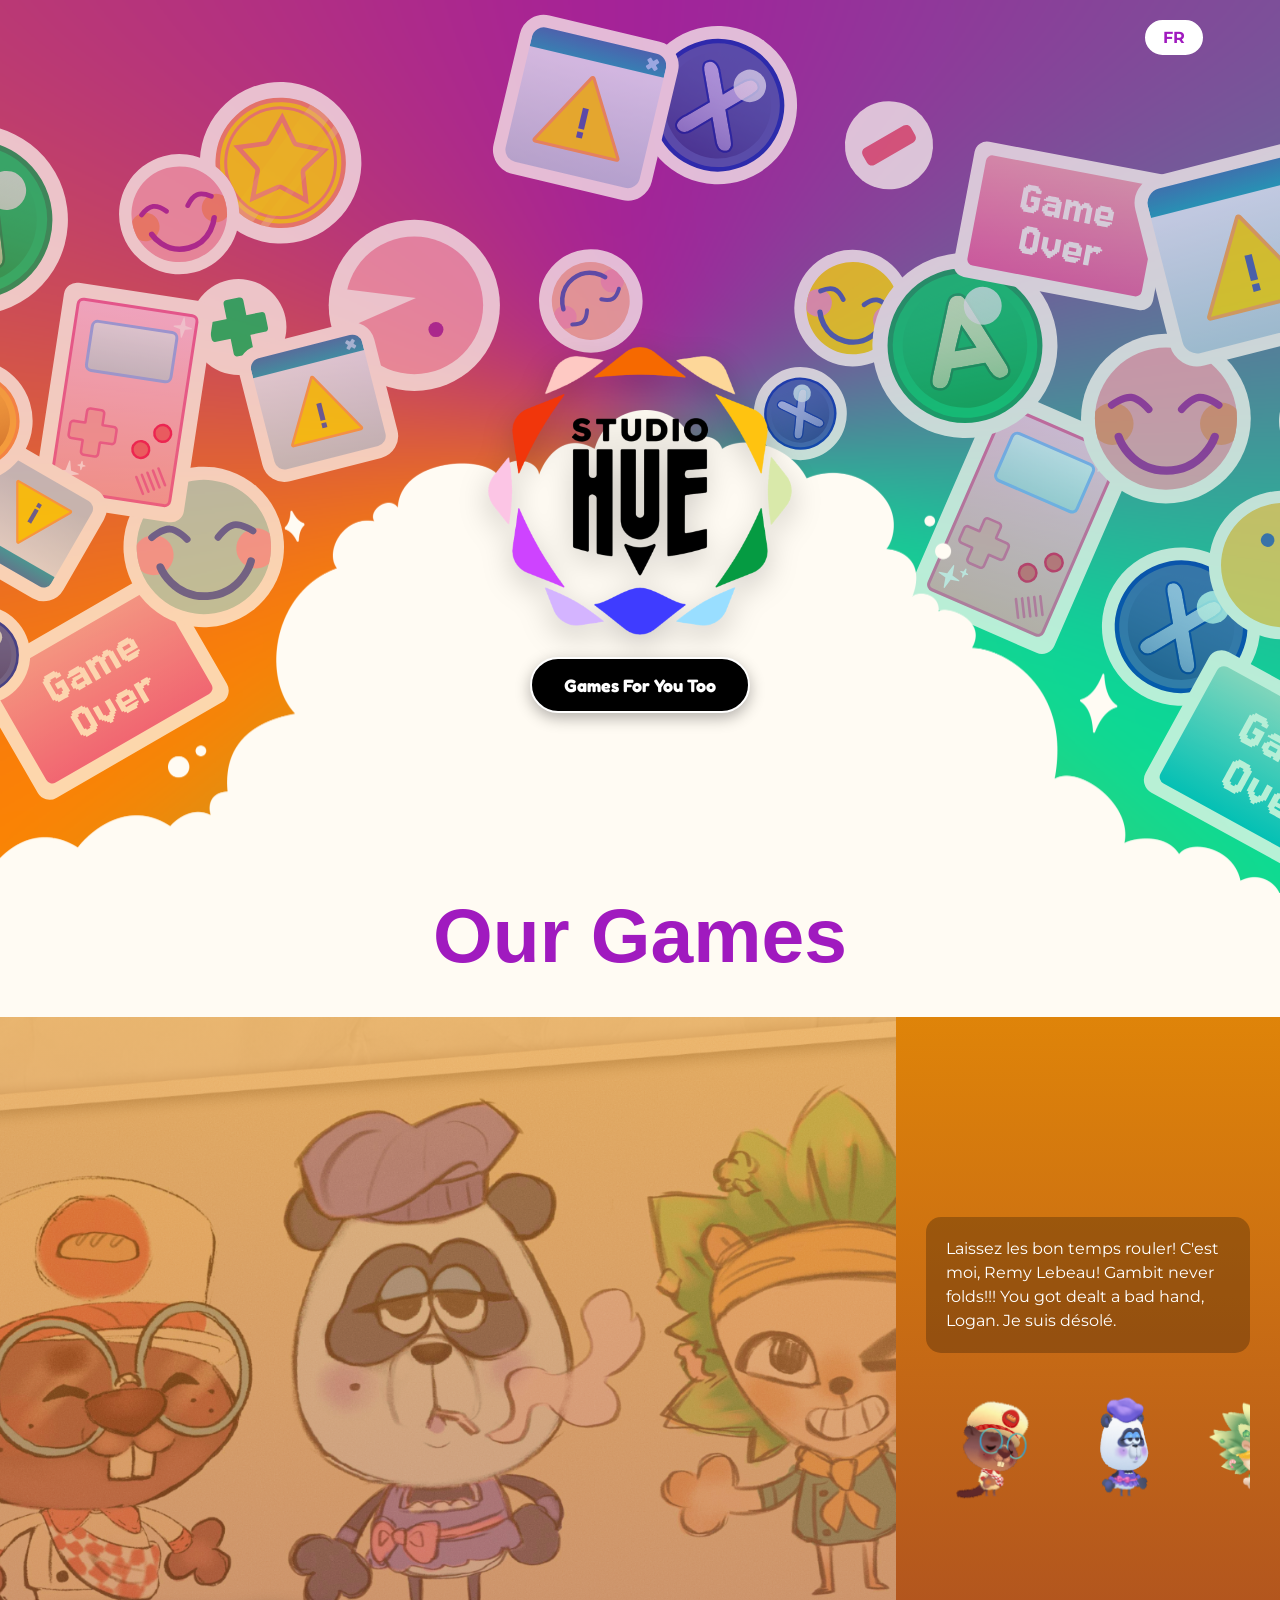
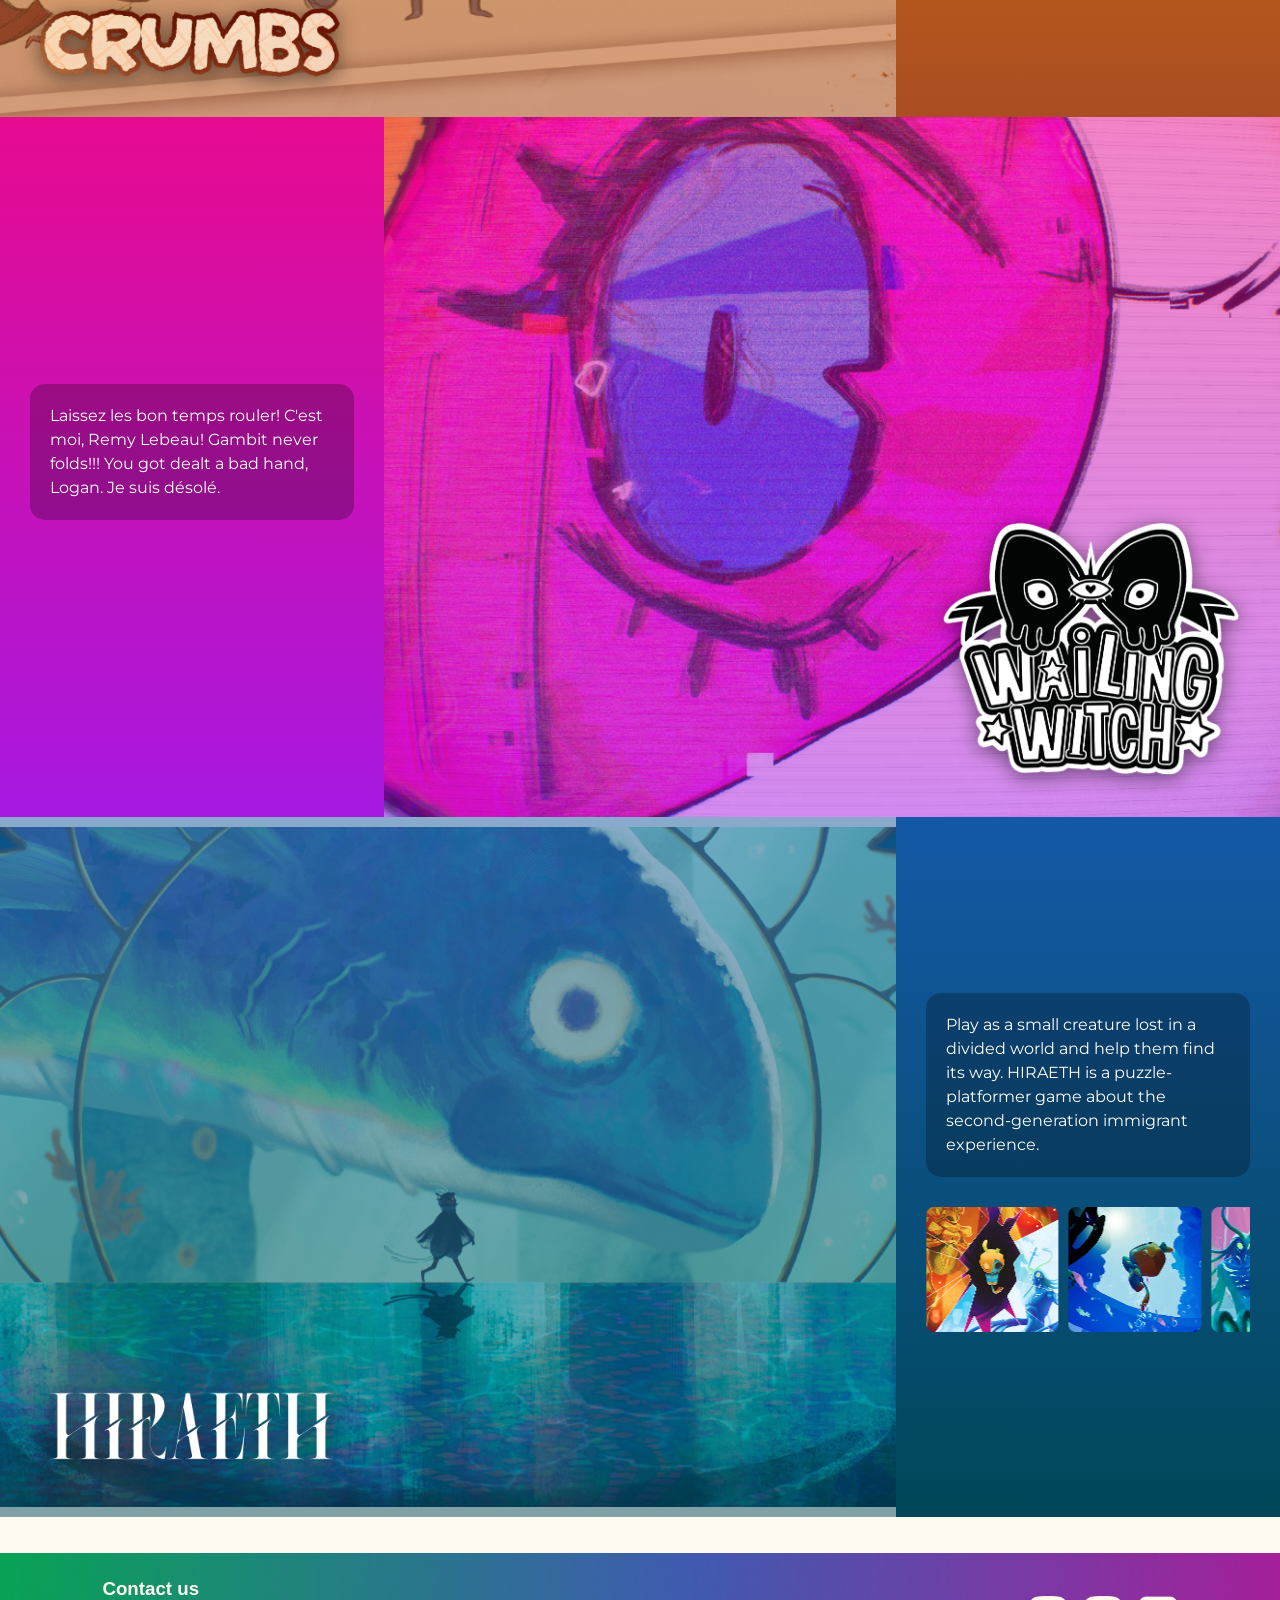
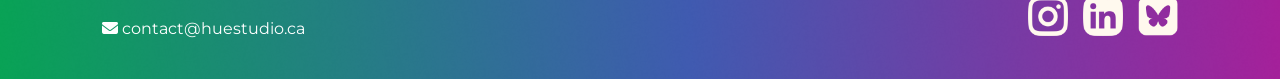
==== commit b0730b59: "grosse modif d'affichage mais elle est réussite" ====
--- a/html/ourgame.html
+++ b/html/ourgame.html
@@ -20,21 +20,25 @@
     <button id="translate-btn" class="translate-btn">FR</button>
 </header>
 
-<!-- FOND SVG EN IMAGE -->
 <div class="background-color" id="HOME">
     <img src="../images/SVG_Header-2.svg" alt="Fond décoratif" class="fond-svg" />
+    <main class="page_principale">
+        <div class="hero-background-cloud">
+            <a href="../index.html"><img src="../images/Logo_StudioHue_transparent.png" class="logo-centre" alt="Studio Hue Logo"></a>
+        </div>
+
+        </section><div class="tagline" data-translate="tagline">Games For You Too</div>
+    </main>
+    <img src="../images/cloud.png" class="nuage" alt="Séparation nuage">
 </div>
 
-<main class="page_principale">
-    <div class="hero-background-cloud">
-        <a href="../index.html"><img src="../images/Logo_StudioHue_transparent.png" class="logo-centre" alt="Studio Hue Logo"></a>
-    </div>
-    <div class="tagline" data-translate="tagline">Games For You Too</div>
-</main>
 
-<img src="../images/cloud.png" class="nuage" alt="Séparation nuage">
+<section class="background">
+    <section class="games-title-style">
+        <div class="our-games-title" data-translate="ourgames">Our Games</div>
+    </section>
+</section>
 
-<div class="our-games-title" data-translate="ourgames">Our Games<br><br></div>
 
 <section class="games-container">
     <!-- 1er jeu : Crumbs -->
--- a/css/games_style.css
+++ b/css/games_style.css
@@ -18,7 +18,7 @@
     position: relative;
     flex-direction: row;
     transition: transform 0.3s ease, box-shadow 0.3s ease;
-    z-index: 1;
+    z-index: 100;
 }
 
 .game-strip:hover {
@@ -147,11 +147,16 @@
     font-size: 6vw;
     font-weight: bolder;
     line-height: 1.1;
-    background-color: #fffbf3;
     color: #a01abf;
     text-align: center;
-    padding: 20px 0;
-    margin-top: -10px;
+}
+.games-title-style {
+  align-items: flex-start;
+  background-color: #fffbf3;
+  position: relative;
+  z-index: 4;
+  margin-top: 0;
+  padding-bottom: 50px;
 }
 
 /* =========================================
--- a/css/styles.css
+++ b/css/styles.css
@@ -1,7 +1,10 @@
 /* ==============================
    RESET & BASE
    ============================== */
-
+html, body {
+  max-width: 100%;
+  overflow-x: hidden;
+}
 * {
   box-sizing: border-box;
 }
@@ -9,8 +12,8 @@
 body {
   margin: 0;
   font-family: Arial, sans-serif;
-  overflow-x: hidden;
   background-color: #fffbf3;
+  position: relative;
 }
 
 /* ==============================
@@ -25,12 +28,12 @@
   background-size: cover;
   background-position: center;
   overflow: hidden;
-  z-index: -2;
+  z-index: 0;
 }
 
 .background {
   background-color: #fffbf3;
-  margin-top: -10px;
+  margin-top: -7px;
 }
 
 .fond-svg {
@@ -157,6 +160,7 @@
   margin: 0;
   filter: drop-shadow(0 10px 15px rgba(0,0,0,0.2));
   transition: transform 0.25s ease;
+  z-index: 10;
 }
 
 .logo-centre:hover {
@@ -174,7 +178,6 @@
   font-weight: bold;
   color: white;
   font-family: 'Fredoka One', cursive, sans-serif;
-  z-index: 7;
   pointer-events: auto;
   white-space: nowrap;
   box-shadow: 0 5px 15px rgba(0,0,0,0.3);
@@ -195,7 +198,6 @@
   transform: translateX(-50%);
   z-index: 5;
   pointer-events: none;
-  margin: 0;
   padding: 0;
   line-height: 0;
 }
@@ -429,10 +431,18 @@
 .footer-right img:hover {
   transform: scale(1.2);
 }
-@media (max-width: 1200px) {
+@media (max-width: 1215px) {
+  .logo-centre {
+    margin-top: 100px;
+  }
   .logo-centre {
     width: 30vw;
-    margin-top: 210px;
+  }
+}
+@media (max-width: 1150px) {
+  .logo-centre {
+    width: 30vw;
+    margin-top: 200px;
   }
   .nuage {
     width: 1200px;
@@ -441,6 +451,7 @@
     bottom: 0;
     left: 50%;
     transform: translateX(-50%);
+    margin-top: -17px;
   }
 }
 /* ==============================
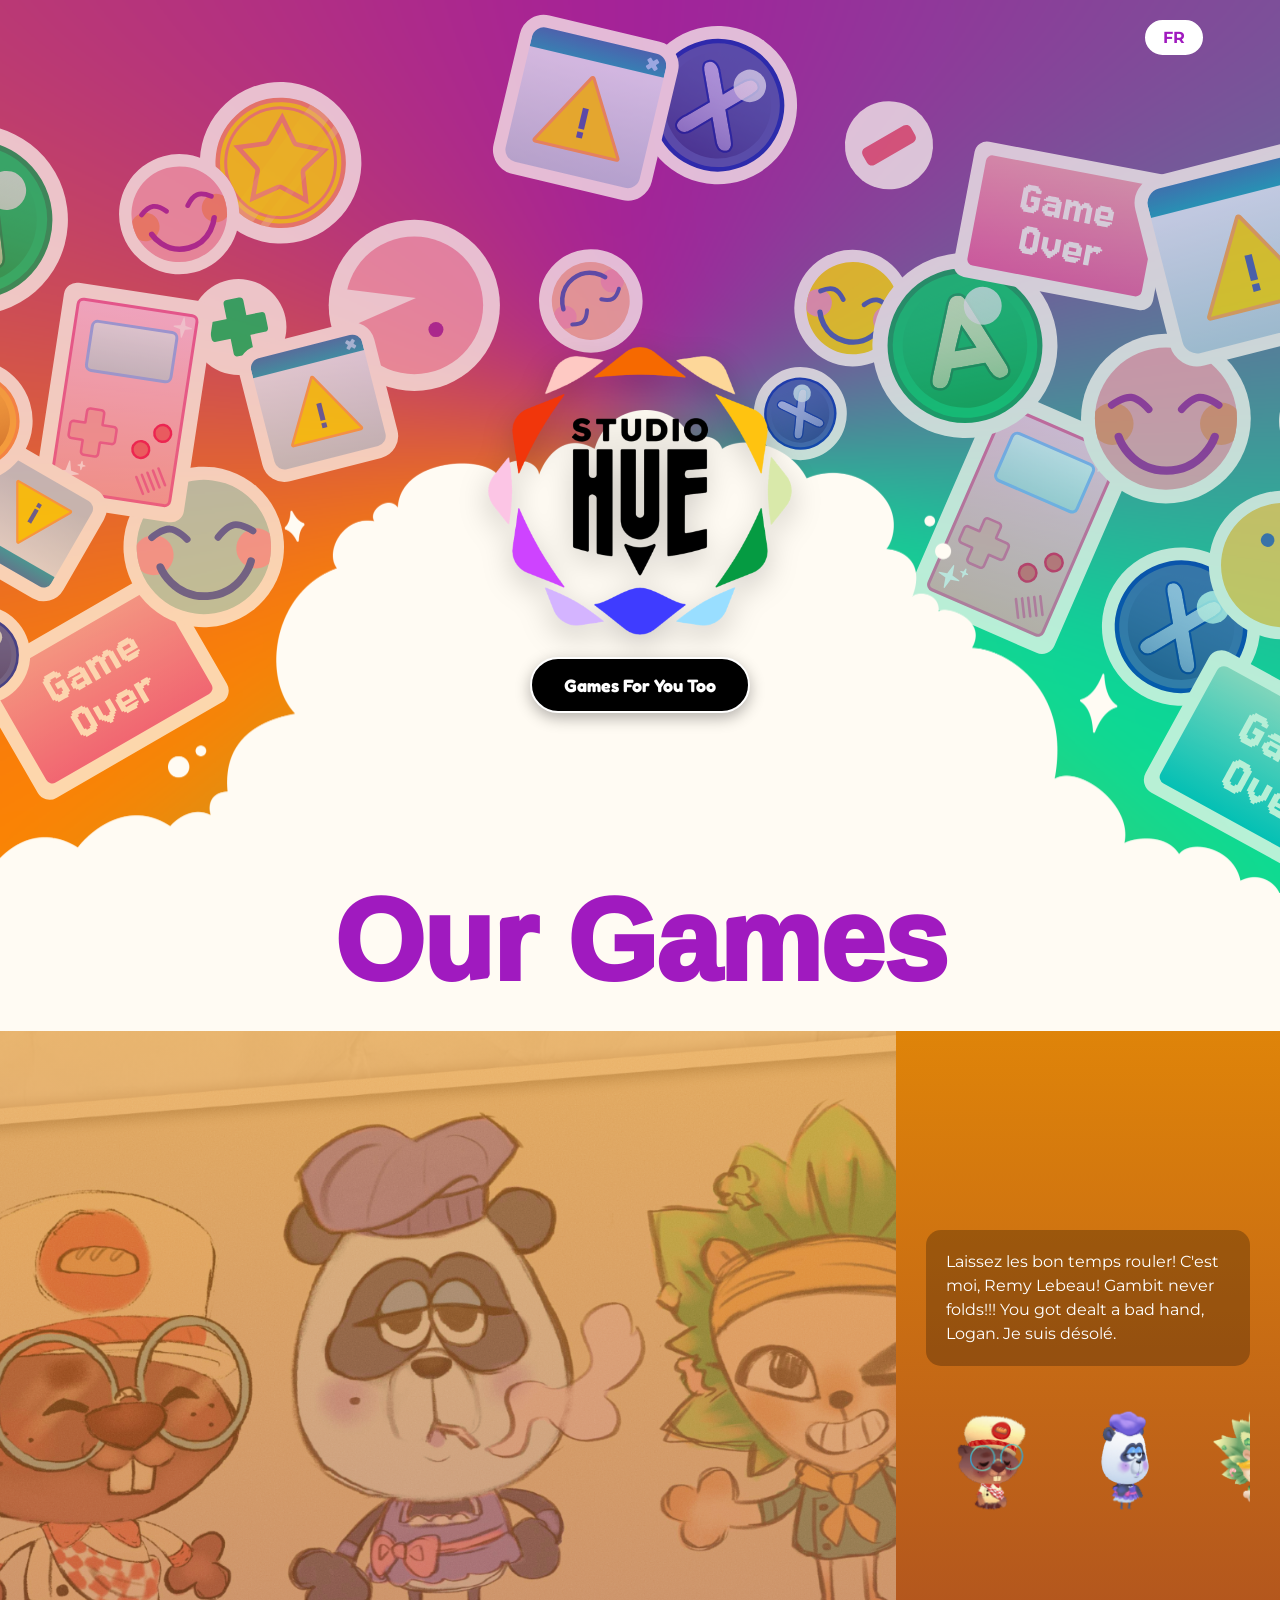
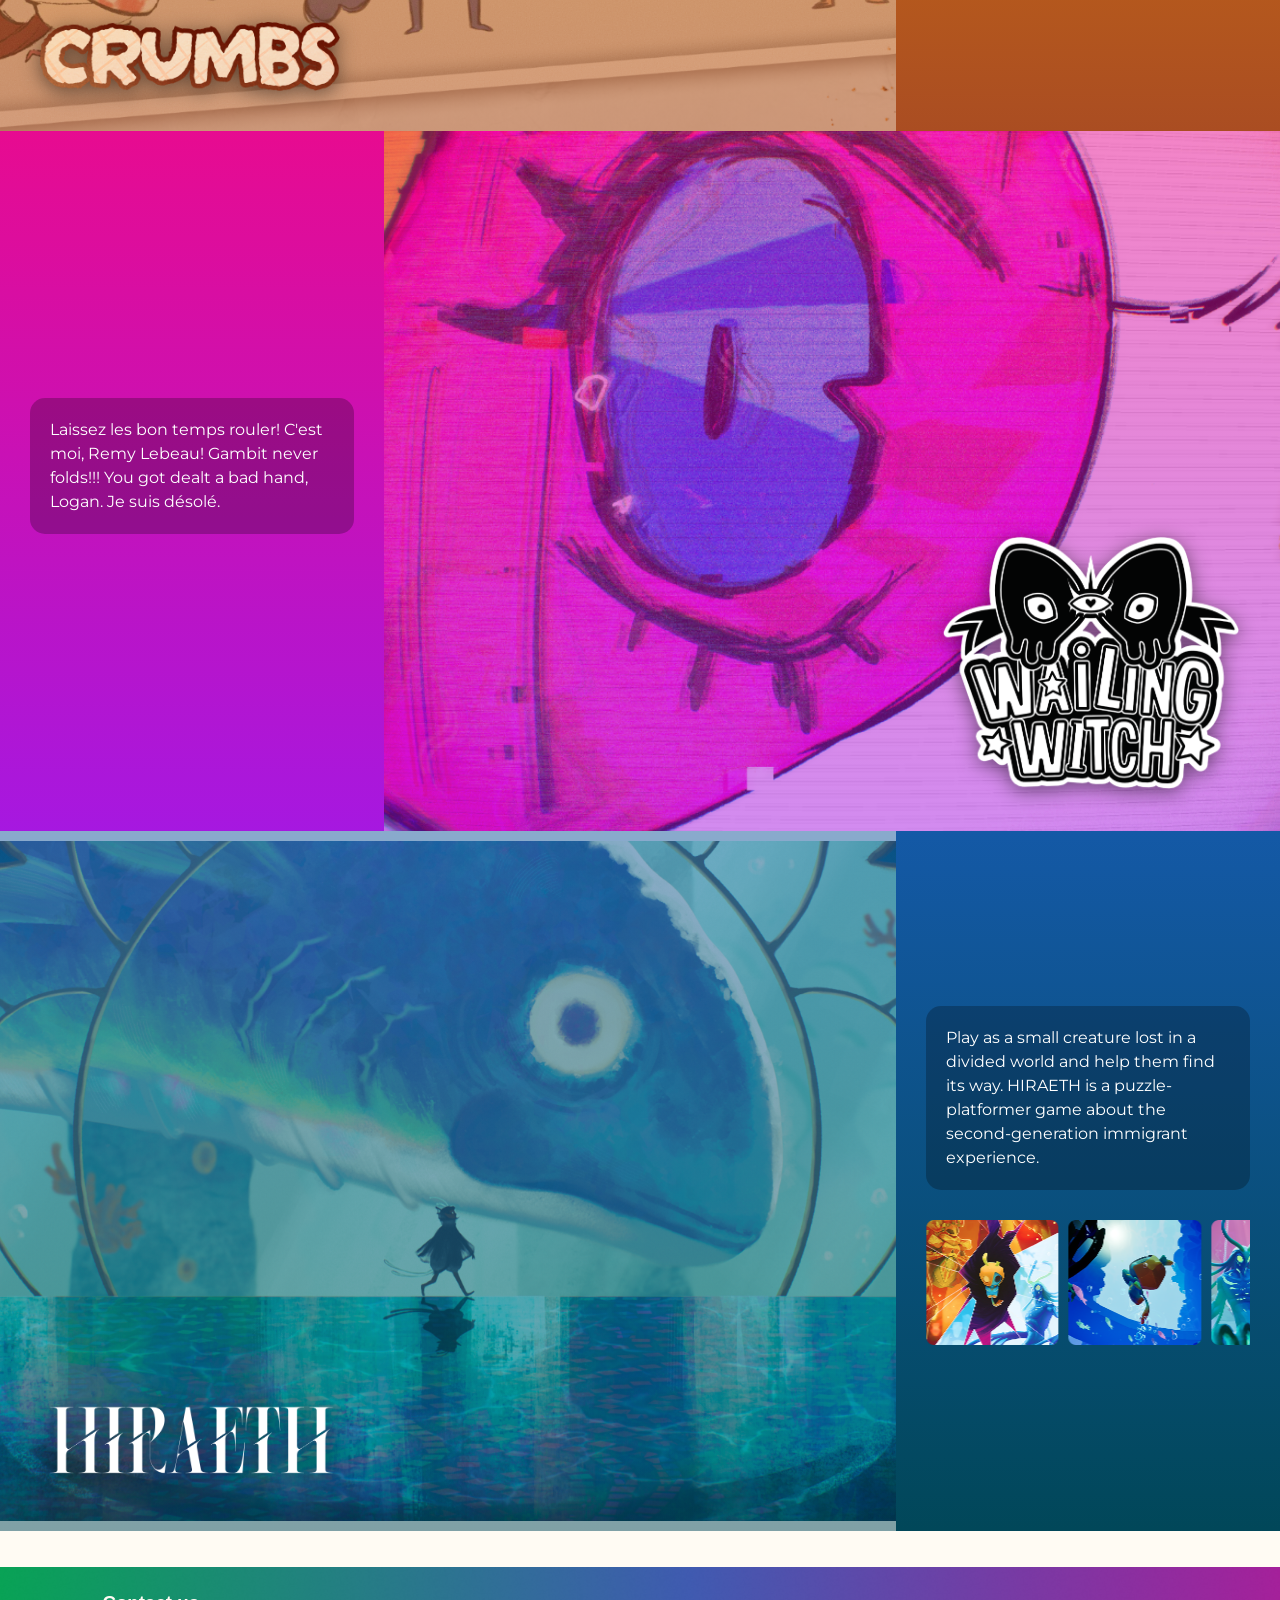
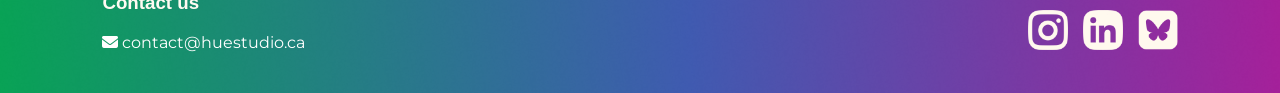
==== commit 8c442f9d: "rajout des commantaire" ====
--- a/html/ourgame.html
+++ b/html/ourgame.html
@@ -43,11 +43,13 @@
 <section class="games-container">
     <!-- 1er jeu : Crumbs -->
     <section class="game-strip crumbs">
+        <!-- background du jeu -->
         <div class="visual-side" style="
                 background-image: 
                     linear-gradient(180deg, rgba(223,132,9,0.5) 0%, rgba(170,77,34,0.5) 100%),
                     url('../images/games/Crumbs/Crumbs-Custom-1.png');
             ">
+            <!-- logo du jeu -->
             <img src="../images/games/Crumbs/CrumbsTitle.png" class="logo-left">
         </div>
         <div class="info-side">
@@ -57,6 +59,7 @@
                 </p>
             </div>
             <div class="mini-gallery">
+                <!-- les gif -->
                 <img src="../images/games/Crumbs/beaver_idle2.gif">
                 <img src="../images/games/Crumbs/panda_poe.gif">
                 <img src="../images/games/Crumbs/hedge_pet_01.gif">
@@ -73,21 +76,25 @@
                 </p>
             </div>
         </div>
+        <!-- le background du jeu -->
         <div class="visual-side" style="
                 background-image: 
                 linear-gradient(180deg, rgba(231,11,144,0.5) 0%, rgba(166,24,224,0.5) 100%),
                 url('../images/games/Wailing_Witch/WWArt_01.5-Custom-1.png');
         ">
+            <!-- logo du jeu -->
             <img src="../images/games/Wailing_Witch/WailingWitch_Logo-1.png" class="logo-right">
         </div>
     </section>
 
     <!-- 3e jeu : Hiraeth -->
     <section class="game-strip hiraeth">
+        <!-- le background du jeu -->
         <div class="visual-side" style="
             background-image: 
                     linear-gradient(180deg, rgba(20,89,166,0.5) 0%, rgba(1,71,89,0.5) 100%),
                     url('../images/games/Hiraeth/HIRAETH-Custom.png');">
+            <!-- logo du jeu -->
             <img src="../images/games/Hiraeth/HiraethTitle-1.png" class="logo-left">
         </div>
         <div class="info-side">
@@ -98,6 +105,7 @@
             </div>
             <div class="mini-gallery">
                 <div class="carousel-track">
+                    <!-- images du carousel -->
                     <img src="../images/games/Hiraeth/H1.png">
                     <img src="../images/games/Hiraeth/H2.png">
                     <img src="../images/games/Hiraeth/H3.png">
@@ -118,7 +126,7 @@
     <div class="footer-container">
         <div class="footer-left">
             <h3 data-translate="contact-title">Contact us</h3>
-            <p><i class="fa-solid fa-envelope"></i> <a href="mailto:contact@huestudio.ca" style="color: white; text-decoration: none;">contact@huestudio.ca</a></p>
+            <a href="mailto:contact@huestudio.ca" style="text-decoration: none;"><p><i class="fa-solid fa-envelope"></i> contact@huestudio.ca</p></a>
         </div>
         <div class="footer-right">
             <img src="../images/Logo_Instagram.png" alt="Instagram" />
--- a/css/games_style.css
+++ b/css/games_style.css
@@ -24,8 +24,18 @@
 .game-strip:hover {
     transform: scale(1.05);
     box-shadow: 0 20px 40px rgba(0,0,0,0.5);
+}
+
+
+.crumbs, .witch, .hiraeth {
     z-index: 10;
 }
+.crumbs:hover,
+.witch:hover,
+.hiraeth:hover {
+    z-index: 11;
+}
+
 
 .crumbs, .hiraeth {
     flex-direction: row; 
@@ -144,10 +154,12 @@
    ========================================= */
 .our-games-title {
     font-family: 'Erica One', sans-serif;
-    font-size: 6vw;
-    font-weight: bolder;
-    line-height: 1.1;
-    color: #a01abf;
+  font-size: 9vw;
+  line-height: 0.85;
+  color: #a01abf;
+  margin: 0;
+  font-weight: 1000;
+  letter-spacing: -1px;
     text-align: center;
 }
 .games-title-style {
--- a/css/styles.css
+++ b/css/styles.css
@@ -464,11 +464,43 @@
   }
 
   header {
-    flex-direction: column;
-    gap: 10px;
-    top: 10px;
-  }
-
+    flex-direction: row; /* ⬅️ au lieu de column */
+    justify-content: space-between;
+    align-items: center;
+    flex-wrap: wrap; /* permet au menu d'aller en dessous */
+  }
+
+  nav {
+    width: 100%;
+    order: 3;
+  }
+
+  .nav-center {
+      flex-direction: column;
+      align-items: center;
+      /* Fond transparent par défaut */
+      background: transparent; 
+      width: 100%;
+      border-radius: 20px;
+      margin-top: 10px;
+      padding: 10px 0;
+
+      /* Caché par défaut */
+      max-height: 0;
+      overflow: hidden;
+      transition: max-height 0.3s ease, background 0.3s ease;
+  }
+
+  /* Le fond sombre n'apparaît que quand le menu est actif */
+  .nav-center.active {
+      background: rgba(0, 0, 0, 0.85);
+      max-height: 300px;
+  }
+
+  .nav-center li {
+    margin: 10px 0;
+  }
+  
   nav ul {
     gap: 15px;
   }
@@ -479,6 +511,10 @@
 
   .logo-haut {
     height: 40px;
+    margin-right: auto;
+  }
+  .translate-btn {
+    margin-left: auto;
   }
 
   main.page_principale {
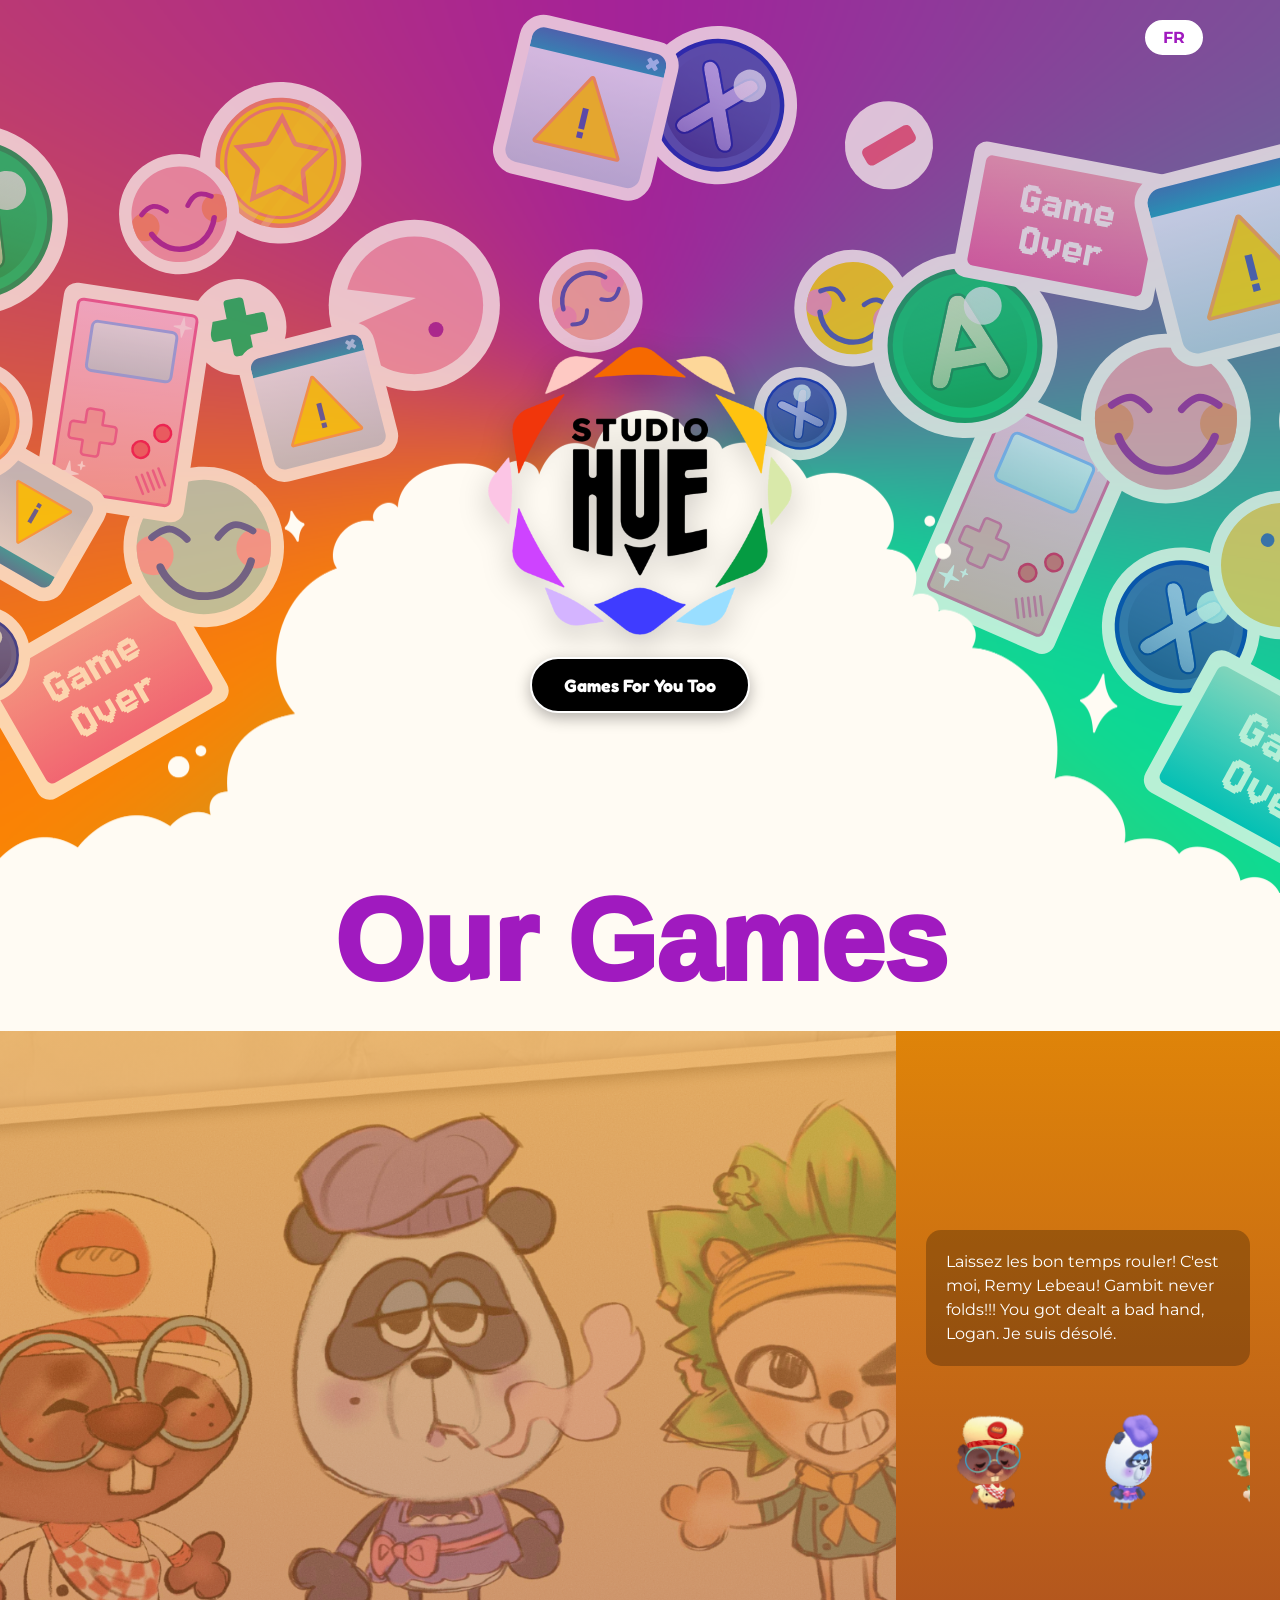
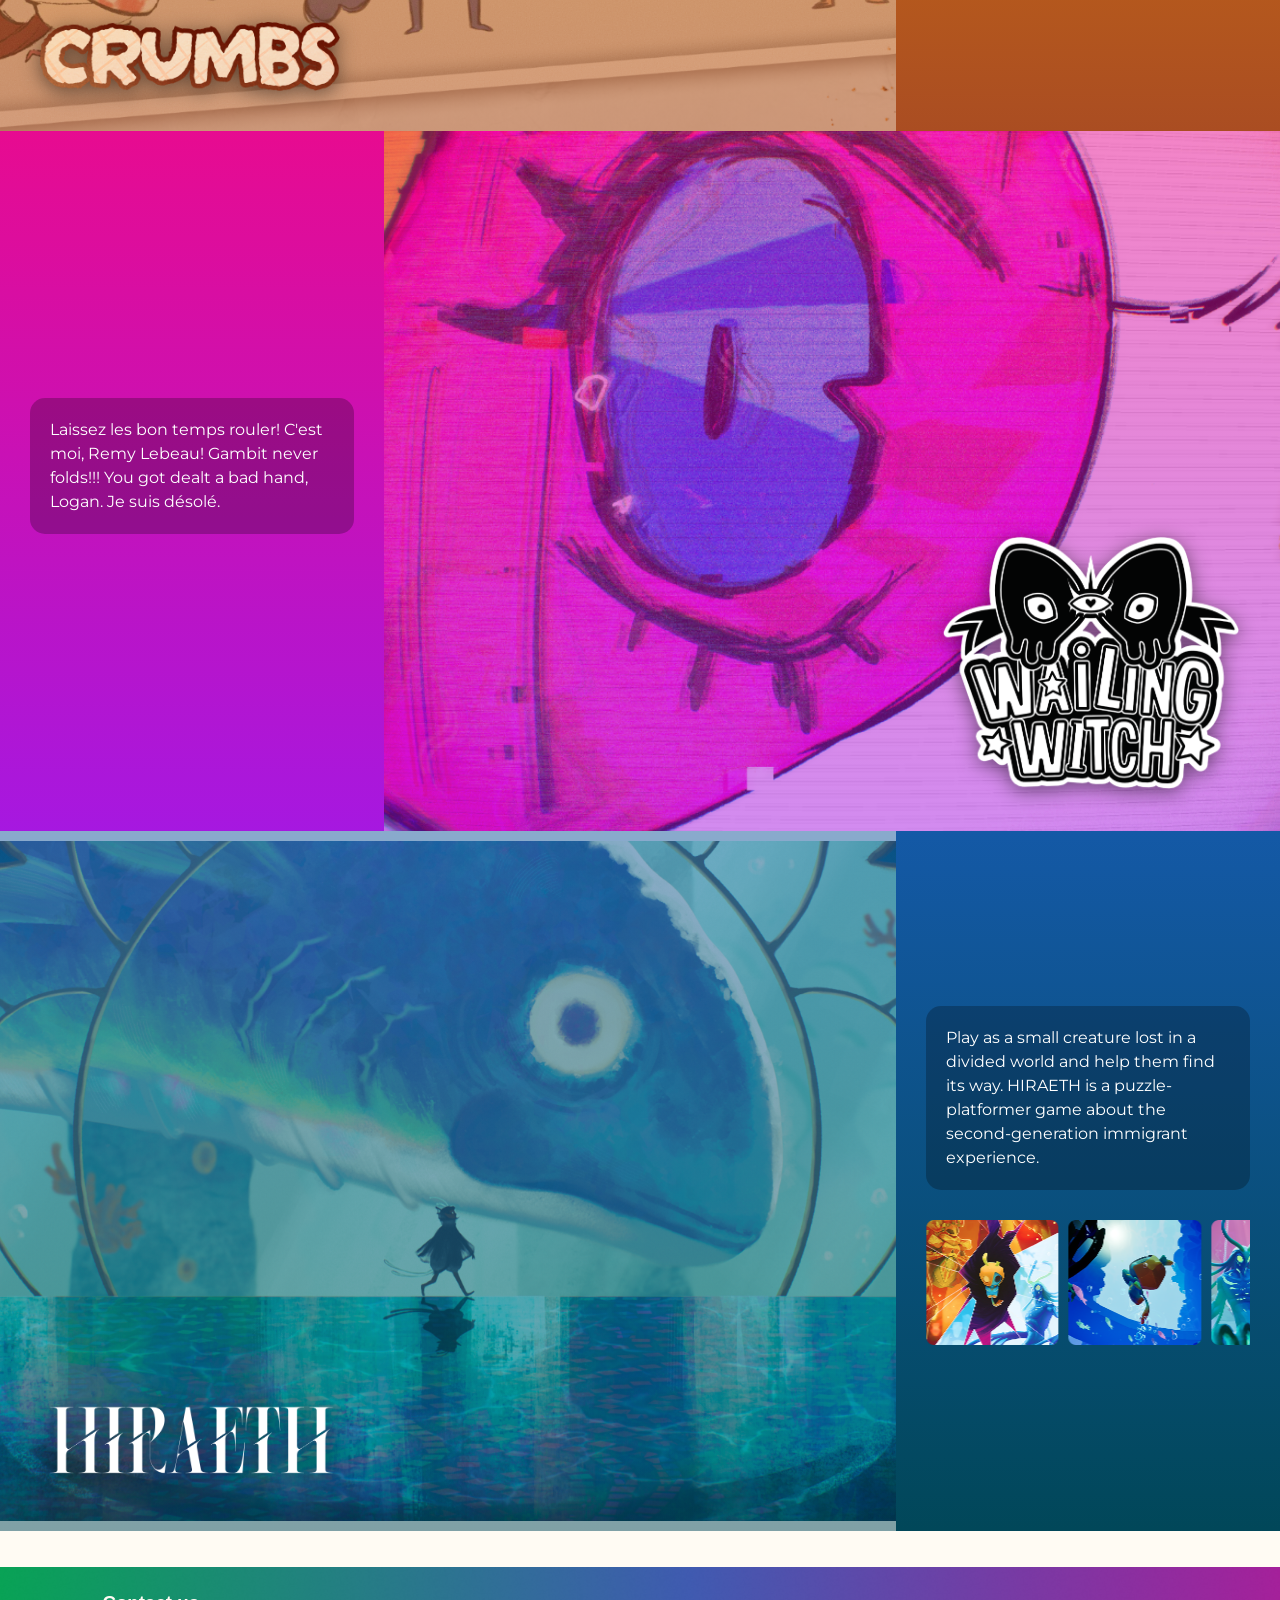
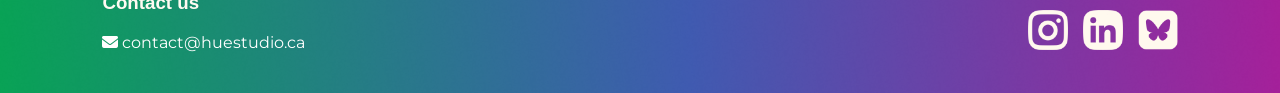
==== commit b7a6ec25: "ajout de commentaire" ====
--- a/html/ourgame.html
+++ b/html/ourgame.html
@@ -54,6 +54,7 @@
         </div>
         <div class="info-side">
             <div class="text-content" data-translate="crumbs-text">
+                <!--description-->
                 <p>
                     Laissez les bon temps rouler! C'est moi, Remy Lebeau! Gambit never folds!!! You got dealt a bad hand, Logan. Je suis désolé.
                 </p>
@@ -71,6 +72,7 @@
     <section class="game-strip witch">
         <div class="info-side">
             <div class="text-content" data-translate="witch-text">
+                <!--description-->
                 <p>
                     Laissez les bon temps rouler! C'est moi, Remy Lebeau! Gambit never folds!!! You got dealt a bad hand, Logan. Je suis désolé.
                 </p>
@@ -99,6 +101,7 @@
         </div>
         <div class="info-side">
             <div class="text-content" data-translate="hiraeth-text">
+                <!--description-->
                 <p>
                     Play as a small creature lost in a divided world and help them find its way. HIRAETH is a puzzle-platformer game about the second-generation immigrant experience.
                 </p>
